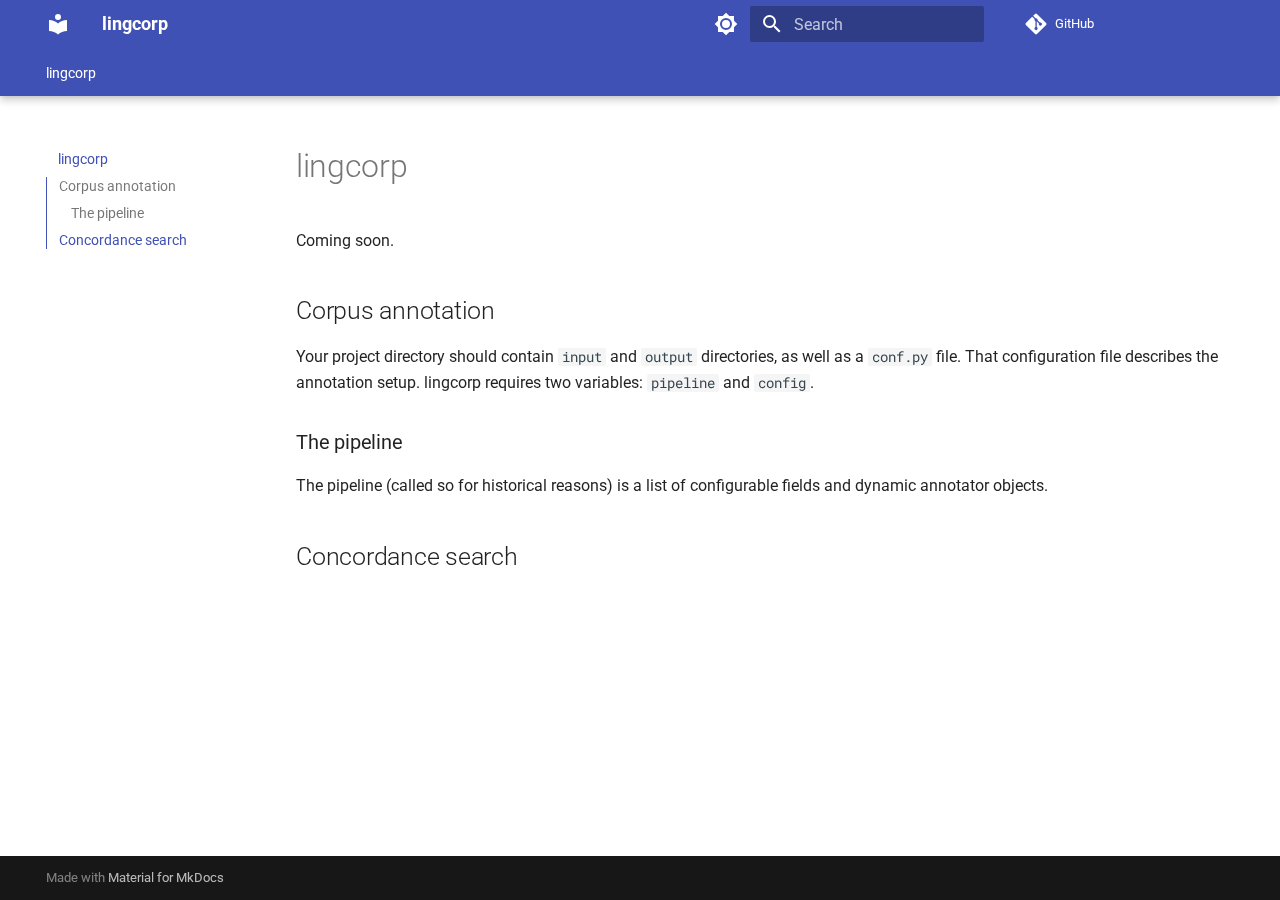
==== index.html @ 01d11c93 "Deployed 6edfbf8 with MkDocs version: 1.5.3" ====
<!doctype html>
<html lang="en" class="no-js">
  <head>
    
      <meta charset="utf-8">
      <meta name="viewport" content="width=device-width,initial-scale=1">
      
      
      
      
      
      
      <link rel="icon" href="assets/images/favicon.png">
      <meta name="generator" content="mkdocs-1.5.3, mkdocs-material-9.4.7">
    
    
      
        <title>lingcorp</title>
      
    
    
      <link rel="stylesheet" href="assets/stylesheets/main.4b4a2bd9.min.css">
      
        
        <link rel="stylesheet" href="assets/stylesheets/palette.356b1318.min.css">
      
      


    
    
      
    
    
      
        
        
        <link rel="preconnect" href="https://fonts.gstatic.com" crossorigin>
        <link rel="stylesheet" href="https://fonts.googleapis.com/css?family=Roboto:300,300i,400,400i,700,700i%7CRoboto+Mono:400,400i,700,700i&display=fallback">
        <style>:root{--md-text-font:"Roboto";--md-code-font:"Roboto Mono"}</style>
      
    
    
      <link rel="stylesheet" href="assets/_mkdocstrings.css">
    
    <script>__md_scope=new URL(".",location),__md_hash=e=>[...e].reduce((e,_)=>(e<<5)-e+_.charCodeAt(0),0),__md_get=(e,_=localStorage,t=__md_scope)=>JSON.parse(_.getItem(t.pathname+"."+e)),__md_set=(e,_,t=localStorage,a=__md_scope)=>{try{t.setItem(a.pathname+"."+e,JSON.stringify(_))}catch(e){}}</script>
    
      

    
    
    
  </head>
  
  
    
    
      
    
    
    
    
    <body dir="ltr" data-md-color-scheme="default" data-md-color-primary="custom" data-md-color-accent="custom">
  
    
    
      <script>var palette=__md_get("__palette");if(palette&&"object"==typeof palette.color)for(var key of Object.keys(palette.color))document.body.setAttribute("data-md-color-"+key,palette.color[key])</script>
    
    <input class="md-toggle" data-md-toggle="drawer" type="checkbox" id="__drawer" autocomplete="off">
    <input class="md-toggle" data-md-toggle="search" type="checkbox" id="__search" autocomplete="off">
    <label class="md-overlay" for="__drawer"></label>
    <div data-md-component="skip">
      
        
        <a href="#lingcorp" class="md-skip">
          Skip to content
        </a>
      
    </div>
    <div data-md-component="announce">
      
    </div>
    
    
      

  

<header class="md-header md-header--shadow md-header--lifted" data-md-component="header">
  <nav class="md-header__inner md-grid" aria-label="Header">
    <a href="." title="lingcorp" class="md-header__button md-logo" aria-label="lingcorp" data-md-component="logo">
      
  
  <svg xmlns="http://www.w3.org/2000/svg" viewBox="0 0 24 24"><path d="M12 8a3 3 0 0 0 3-3 3 3 0 0 0-3-3 3 3 0 0 0-3 3 3 3 0 0 0 3 3m0 3.54C9.64 9.35 6.5 8 3 8v11c3.5 0 6.64 1.35 9 3.54 2.36-2.19 5.5-3.54 9-3.54V8c-3.5 0-6.64 1.35-9 3.54Z"/></svg>

    </a>
    <label class="md-header__button md-icon" for="__drawer">
      
      <svg xmlns="http://www.w3.org/2000/svg" viewBox="0 0 24 24"><path d="M3 6h18v2H3V6m0 5h18v2H3v-2m0 5h18v2H3v-2Z"/></svg>
    </label>
    <div class="md-header__title" data-md-component="header-title">
      <div class="md-header__ellipsis">
        <div class="md-header__topic">
          <span class="md-ellipsis">
            lingcorp
          </span>
        </div>
        <div class="md-header__topic" data-md-component="header-topic">
          <span class="md-ellipsis">
            
              lingcorp
            
          </span>
        </div>
      </div>
    </div>
    
      
        <form class="md-header__option" data-md-component="palette">
  
    
    
    
    <input class="md-option" data-md-color-media="" data-md-color-scheme="default" data-md-color-primary="custom" data-md-color-accent="custom"  aria-label="Switch to dark mode"  type="radio" name="__palette" id="__palette_1">
    
      <label class="md-header__button md-icon" title="Switch to dark mode" for="__palette_2" hidden>
        <svg xmlns="http://www.w3.org/2000/svg" viewBox="0 0 24 24"><path d="M12 8a4 4 0 0 0-4 4 4 4 0 0 0 4 4 4 4 0 0 0 4-4 4 4 0 0 0-4-4m0 10a6 6 0 0 1-6-6 6 6 0 0 1 6-6 6 6 0 0 1 6 6 6 6 0 0 1-6 6m8-9.31V4h-4.69L12 .69 8.69 4H4v4.69L.69 12 4 15.31V20h4.69L12 23.31 15.31 20H20v-4.69L23.31 12 20 8.69Z"/></svg>
      </label>
    
  
    
    
    
    <input class="md-option" data-md-color-media="" data-md-color-scheme="slate" data-md-color-primary="custom" data-md-color-accent="custom"  aria-label="Switch to light mode"  type="radio" name="__palette" id="__palette_2">
    
      <label class="md-header__button md-icon" title="Switch to light mode" for="__palette_1" hidden>
        <svg xmlns="http://www.w3.org/2000/svg" viewBox="0 0 24 24"><path d="M12 18c-.89 0-1.74-.2-2.5-.55C11.56 16.5 13 14.42 13 12c0-2.42-1.44-4.5-3.5-5.45C10.26 6.2 11.11 6 12 6a6 6 0 0 1 6 6 6 6 0 0 1-6 6m8-9.31V4h-4.69L12 .69 8.69 4H4v4.69L.69 12 4 15.31V20h4.69L12 23.31 15.31 20H20v-4.69L23.31 12 20 8.69Z"/></svg>
      </label>
    
  
</form>
      
    
    
    
      <label class="md-header__button md-icon" for="__search">
        
        <svg xmlns="http://www.w3.org/2000/svg" viewBox="0 0 24 24"><path d="M9.5 3A6.5 6.5 0 0 1 16 9.5c0 1.61-.59 3.09-1.56 4.23l.27.27h.79l5 5-1.5 1.5-5-5v-.79l-.27-.27A6.516 6.516 0 0 1 9.5 16 6.5 6.5 0 0 1 3 9.5 6.5 6.5 0 0 1 9.5 3m0 2C7 5 5 7 5 9.5S7 14 9.5 14 14 12 14 9.5 12 5 9.5 5Z"/></svg>
      </label>
      <div class="md-search" data-md-component="search" role="dialog">
  <label class="md-search__overlay" for="__search"></label>
  <div class="md-search__inner" role="search">
    <form class="md-search__form" name="search">
      <input type="text" class="md-search__input" name="query" aria-label="Search" placeholder="Search" autocapitalize="off" autocorrect="off" autocomplete="off" spellcheck="false" data-md-component="search-query" required>
      <label class="md-search__icon md-icon" for="__search">
        
        <svg xmlns="http://www.w3.org/2000/svg" viewBox="0 0 24 24"><path d="M9.5 3A6.5 6.5 0 0 1 16 9.5c0 1.61-.59 3.09-1.56 4.23l.27.27h.79l5 5-1.5 1.5-5-5v-.79l-.27-.27A6.516 6.516 0 0 1 9.5 16 6.5 6.5 0 0 1 3 9.5 6.5 6.5 0 0 1 9.5 3m0 2C7 5 5 7 5 9.5S7 14 9.5 14 14 12 14 9.5 12 5 9.5 5Z"/></svg>
        
        <svg xmlns="http://www.w3.org/2000/svg" viewBox="0 0 24 24"><path d="M20 11v2H8l5.5 5.5-1.42 1.42L4.16 12l7.92-7.92L13.5 5.5 8 11h12Z"/></svg>
      </label>
      <nav class="md-search__options" aria-label="Search">
        
        <button type="reset" class="md-search__icon md-icon" title="Clear" aria-label="Clear" tabindex="-1">
          
          <svg xmlns="http://www.w3.org/2000/svg" viewBox="0 0 24 24"><path d="M19 6.41 17.59 5 12 10.59 6.41 5 5 6.41 10.59 12 5 17.59 6.41 19 12 13.41 17.59 19 19 17.59 13.41 12 19 6.41Z"/></svg>
        </button>
      </nav>
      
    </form>
    <div class="md-search__output">
      <div class="md-search__scrollwrap" data-md-scrollfix>
        <div class="md-search-result" data-md-component="search-result">
          <div class="md-search-result__meta">
            Initializing search
          </div>
          <ol class="md-search-result__list" role="presentation"></ol>
        </div>
      </div>
    </div>
  </div>
</div>
    
    
      <div class="md-header__source">
        <a href="https://github.com/fmatter/lingcorp" title="Go to repository" class="md-source" data-md-component="source">
  <div class="md-source__icon md-icon">
    
    <svg xmlns="http://www.w3.org/2000/svg" viewBox="0 0 448 512"><!--! Font Awesome Free 6.4.2 by @fontawesome - https://fontawesome.com License - https://fontawesome.com/license/free (Icons: CC BY 4.0, Fonts: SIL OFL 1.1, Code: MIT License) Copyright 2023 Fonticons, Inc.--><path d="M439.55 236.05 244 40.45a28.87 28.87 0 0 0-40.81 0l-40.66 40.63 51.52 51.52c27.06-9.14 52.68 16.77 43.39 43.68l49.66 49.66c34.23-11.8 61.18 31 35.47 56.69-26.49 26.49-70.21-2.87-56-37.34L240.22 199v121.85c25.3 12.54 22.26 41.85 9.08 55a34.34 34.34 0 0 1-48.55 0c-17.57-17.6-11.07-46.91 11.25-56v-123c-20.8-8.51-24.6-30.74-18.64-45L142.57 101 8.45 235.14a28.86 28.86 0 0 0 0 40.81l195.61 195.6a28.86 28.86 0 0 0 40.8 0l194.69-194.69a28.86 28.86 0 0 0 0-40.81z"/></svg>
  </div>
  <div class="md-source__repository">
    GitHub
  </div>
</a>
      </div>
    
  </nav>
  
    
      
<nav class="md-tabs" aria-label="Tabs" data-md-component="tabs">
  <div class="md-grid">
    <ul class="md-tabs__list">
      
        
  
  
    
  
  
    <li class="md-tabs__item md-tabs__item--active">
      <a href="." class="md-tabs__link">
        
  
    
  
  lingcorp

      </a>
    </li>
  

      
    </ul>
  </div>
</nav>
    
  
</header>
    
    <div class="md-container" data-md-component="container">
      
      
        
      
      <main class="md-main" data-md-component="main">
        <div class="md-main__inner md-grid">
          
            
              
              <div class="md-sidebar md-sidebar--primary" data-md-component="sidebar" data-md-type="navigation" >
                <div class="md-sidebar__scrollwrap">
                  <div class="md-sidebar__inner">
                    


  


  

<nav class="md-nav md-nav--primary md-nav--lifted md-nav--integrated" aria-label="Navigation" data-md-level="0">
  <label class="md-nav__title" for="__drawer">
    <a href="." title="lingcorp" class="md-nav__button md-logo" aria-label="lingcorp" data-md-component="logo">
      
  
  <svg xmlns="http://www.w3.org/2000/svg" viewBox="0 0 24 24"><path d="M12 8a3 3 0 0 0 3-3 3 3 0 0 0-3-3 3 3 0 0 0-3 3 3 3 0 0 0 3 3m0 3.54C9.64 9.35 6.5 8 3 8v11c3.5 0 6.64 1.35 9 3.54 2.36-2.19 5.5-3.54 9-3.54V8c-3.5 0-6.64 1.35-9 3.54Z"/></svg>

    </a>
    lingcorp
  </label>
  
    <div class="md-nav__source">
      <a href="https://github.com/fmatter/lingcorp" title="Go to repository" class="md-source" data-md-component="source">
  <div class="md-source__icon md-icon">
    
    <svg xmlns="http://www.w3.org/2000/svg" viewBox="0 0 448 512"><!--! Font Awesome Free 6.4.2 by @fontawesome - https://fontawesome.com License - https://fontawesome.com/license/free (Icons: CC BY 4.0, Fonts: SIL OFL 1.1, Code: MIT License) Copyright 2023 Fonticons, Inc.--><path d="M439.55 236.05 244 40.45a28.87 28.87 0 0 0-40.81 0l-40.66 40.63 51.52 51.52c27.06-9.14 52.68 16.77 43.39 43.68l49.66 49.66c34.23-11.8 61.18 31 35.47 56.69-26.49 26.49-70.21-2.87-56-37.34L240.22 199v121.85c25.3 12.54 22.26 41.85 9.08 55a34.34 34.34 0 0 1-48.55 0c-17.57-17.6-11.07-46.91 11.25-56v-123c-20.8-8.51-24.6-30.74-18.64-45L142.57 101 8.45 235.14a28.86 28.86 0 0 0 0 40.81l195.61 195.6a28.86 28.86 0 0 0 40.8 0l194.69-194.69a28.86 28.86 0 0 0 0-40.81z"/></svg>
  </div>
  <div class="md-source__repository">
    GitHub
  </div>
</a>
    </div>
  
  <ul class="md-nav__list" data-md-scrollfix>
    
      
      
  
  
    
  
  
    <li class="md-nav__item md-nav__item--active">
      
      <input class="md-nav__toggle md-toggle" type="checkbox" id="__toc">
      
      
        
      
      
        <label class="md-nav__link md-nav__link--active" for="__toc">
          
  
  <span class="md-ellipsis">
    lingcorp
  </span>
  

          <span class="md-nav__icon md-icon"></span>
        </label>
      
      <a href="." class="md-nav__link md-nav__link--active">
        
  
  <span class="md-ellipsis">
    lingcorp
  </span>
  

      </a>
      
        

<nav class="md-nav md-nav--secondary" aria-label="Table of contents">
  
  
  
    
  
  
    <label class="md-nav__title" for="__toc">
      <span class="md-nav__icon md-icon"></span>
      Table of contents
    </label>
    <ul class="md-nav__list" data-md-component="toc" data-md-scrollfix>
      
        <li class="md-nav__item">
  <a href="#corpus-annotation" class="md-nav__link">
    Corpus annotation
  </a>
  
    <nav class="md-nav" aria-label="Corpus annotation">
      <ul class="md-nav__list">
        
          <li class="md-nav__item">
  <a href="#the-pipeline" class="md-nav__link">
    The pipeline
  </a>
  
</li>
        
      </ul>
    </nav>
  
</li>
      
        <li class="md-nav__item">
  <a href="#concordance-search" class="md-nav__link">
    Concordance search
  </a>
  
</li>
      
    </ul>
  
</nav>
      
    </li>
  

    
  </ul>
</nav>
                  </div>
                </div>
              </div>
            
            
          
          
            <div class="md-content" data-md-component="content">
              <article class="md-content__inner md-typeset">
                
                  

  
  


<h1 id="lingcorp">lingcorp</h1>
<p>Coming soon.</p>
<h2 id="corpus-annotation">Corpus annotation</h2>
<p>Your project directory should contain <code>input</code> and <code>output</code> directories, as well as a <code>conf.py</code> file.
That configuration file describes the annotation setup.
lingcorp requires two variables: <code>pipeline</code> and <code>config</code>.</p>
<h3 id="the-pipeline">The pipeline</h3>
<p>The pipeline (called so for historical reasons) is a list of configurable fields and dynamic annotator objects.</p>
<h2 id="concordance-search">Concordance search</h2>





                
              </article>
            </div>
          
          
        </div>
        
      </main>
      
        <footer class="md-footer">
  
  <div class="md-footer-meta md-typeset">
    <div class="md-footer-meta__inner md-grid">
      <div class="md-copyright">
  
  
    Made with
    <a href="https://squidfunk.github.io/mkdocs-material/" target="_blank" rel="noopener">
      Material for MkDocs
    </a>
  
</div>
      
    </div>
  </div>
</footer>
      
    </div>
    <div class="md-dialog" data-md-component="dialog">
      <div class="md-dialog__inner md-typeset"></div>
    </div>
    
    
    <script id="__config" type="application/json">{"base": ".", "features": ["navigation.instant", "navigation.tracking", "navigation.tabs", "navigation.tabs.sticky", "navigation.sections", "toc.follow", "toc.integrate"], "search": "assets/javascripts/workers/search.f886a092.min.js", "translations": {"clipboard.copied": "Copied to clipboard", "clipboard.copy": "Copy to clipboard", "search.result.more.one": "1 more on this page", "search.result.more.other": "# more on this page", "search.result.none": "No matching documents", "search.result.one": "1 matching document", "search.result.other": "# matching documents", "search.result.placeholder": "Type to start searching", "search.result.term.missing": "Missing", "select.version": "Select version"}}</script>
    
    
      <script src="assets/javascripts/bundle.aecac24b.min.js"></script>
      
    
  </body>
</html>
---- assets/stylesheets/main.4b4a2bd9.min.css ----
@charset "UTF-8";html{-webkit-text-size-adjust:none;-moz-text-size-adjust:none;text-size-adjust:none;box-sizing:border-box}*,:after,:before{box-sizing:inherit}@media (prefers-reduced-motion){*,:after,:before{transition:none!important}}body{margin:0}a,button,input,label{-webkit-tap-highlight-color:transparent}a{color:inherit;text-decoration:none}hr{border:0;box-sizing:initial;display:block;height:.05rem;overflow:visible;padding:0}small{font-size:80%}sub,sup{line-height:1em}img{border-style:none}table{border-collapse:initial;border-spacing:0}td,th{font-weight:400;vertical-align:top}button{background:#0000;border:0;font-family:inherit;font-size:inherit;margin:0;padding:0}input{border:0;outline:none}:root{--md-primary-fg-color:#4051b5;--md-primary-fg-color--light:#5d6cc0;--md-primary-fg-color--dark:#303fa1;--md-primary-bg-color:#fff;--md-primary-bg-color--light:#ffffffb3;--md-accent-fg-color:#526cfe;--md-accent-fg-color--transparent:#526cfe1a;--md-accent-bg-color:#fff;--md-accent-bg-color--light:#ffffffb3}[data-md-color-scheme=default]{color-scheme:light}[data-md-color-scheme=default] img[src$="#gh-dark-mode-only"],[data-md-color-scheme=default] img[src$="#only-dark"]{display:none}:root,[data-md-color-scheme=default]{--md-hue:225deg;--md-default-fg-color:#000000de;--md-default-fg-color--light:#0000008a;--md-default-fg-color--lighter:#00000052;--md-default-fg-color--lightest:#00000012;--md-default-bg-color:#fff;--md-default-bg-color--light:#ffffffb3;--md-default-bg-color--lighter:#ffffff4d;--md-default-bg-color--lightest:#ffffff1f;--md-code-fg-color:#36464e;--md-code-bg-color:#f5f5f5;--md-code-hl-color:#4287ff;--md-code-hl-color--light:#4287ff1a;--md-code-hl-number-color:#d52a2a;--md-code-hl-special-color:#db1457;--md-code-hl-function-color:#a846b9;--md-code-hl-constant-color:#6e59d9;--md-code-hl-keyword-color:#3f6ec6;--md-code-hl-string-color:#1c7d4d;--md-code-hl-name-color:var(--md-code-fg-color);--md-code-hl-operator-color:var(--md-default-fg-color--light);--md-code-hl-punctuation-color:var(--md-default-fg-color--light);--md-code-hl-comment-color:var(--md-default-fg-color--light);--md-code-hl-generic-color:var(--md-default-fg-color--light);--md-code-hl-variable-color:var(--md-default-fg-color--light);--md-typeset-color:var(--md-default-fg-color);--md-typeset-a-color:var(--md-primary-fg-color);--md-typeset-del-color:#f5503d26;--md-typeset-ins-color:#0bd57026;--md-typeset-kbd-color:#fafafa;--md-typeset-kbd-accent-color:#fff;--md-typeset-kbd-border-color:#b8b8b8;--md-typeset-mark-color:#ffff0080;--md-typeset-table-color:#0000001f;--md-typeset-table-color--light:rgba(0,0,0,.035);--md-admonition-fg-color:var(--md-default-fg-color);--md-admonition-bg-color:var(--md-default-bg-color);--md-warning-fg-color:#000000de;--md-warning-bg-color:#ff9;--md-footer-fg-color:#fff;--md-footer-fg-color--light:#ffffffb3;--md-footer-fg-color--lighter:#ffffff73;--md-footer-bg-color:#000000de;--md-footer-bg-color--dark:#00000052;--md-shadow-z1:0 0.2rem 0.5rem #0000000d,0 0 0.05rem #0000001a;--md-shadow-z2:0 0.2rem 0.5rem #0000001a,0 0 0.05rem #00000040;--md-shadow-z3:0 0.2rem 0.5rem #0003,0 0 0.05rem #00000059}.md-icon svg{fill:currentcolor;display:block;height:1.2rem;width:1.2rem}body{-webkit-font-smoothing:antialiased;-moz-osx-font-smoothing:grayscale;--md-text-font-family:var(--md-text-font,_),-apple-system,BlinkMacSystemFont,Helvetica,Arial,sans-serif;--md-code-font-family:var(--md-code-font,_),SFMono-Regular,Consolas,Menlo,monospace}aside,body,input{font-feature-settings:"kern","liga";color:var(--md-typeset-color);font-family:var(--md-text-font-family)}code,kbd,pre{font-feature-settings:"kern";font-family:var(--md-code-font-family)}:root{--md-typeset-table-sort-icon:url('data:image/svg+xml;charset=utf-8,<svg xmlns="http://www.w3.org/2000/svg" viewBox="0 0 24 24"><path d="m18 21-4-4h3V7h-3l4-4 4 4h-3v10h3M2 19v-2h10v2M2 13v-2h7v2M2 7V5h4v2H2Z"/></svg>');--md-typeset-table-sort-icon--asc:url('data:image/svg+xml;charset=utf-8,<svg xmlns="http://www.w3.org/2000/svg" viewBox="0 0 24 24"><path d="M19 17h3l-4 4-4-4h3V3h2M2 17h10v2H2M6 5v2H2V5m0 6h7v2H2v-2Z"/></svg>');--md-typeset-table-sort-icon--desc:url('data:image/svg+xml;charset=utf-8,<svg xmlns="http://www.w3.org/2000/svg" viewBox="0 0 24 24"><path d="M19 7h3l-4-4-4 4h3v14h2M2 17h10v2H2M6 5v2H2V5m0 6h7v2H2v-2Z"/></svg>')}.md-typeset{-webkit-print-color-adjust:exact;color-adjust:exact;font-size:.8rem;line-height:1.6}@media print{.md-typeset{font-size:.68rem}}.md-typeset blockquote,.md-typeset dl,.md-typeset figure,.md-typeset ol,.md-typeset pre,.md-typeset ul{margin-bottom:1em;margin-top:1em}.md-typeset h1{color:var(--md-default-fg-color--light);font-size:2em;line-height:1.3;margin:0 0 1.25em}.md-typeset h1,.md-typeset h2{font-weight:300;letter-spacing:-.01em}.md-typeset h2{font-size:1.5625em;line-height:1.4;margin:1.6em 0 .64em}.md-typeset h3{font-size:1.25em;font-weight:400;letter-spacing:-.01em;line-height:1.5;margin:1.6em 0 .8em}.md-typeset h2+h3{margin-top:.8em}.md-typeset h4{font-weight:700;letter-spacing:-.01em;margin:1em 0}.md-typeset h5,.md-typeset h6{color:var(--md-default-fg-color--light);font-size:.8em;font-weight:700;letter-spacing:-.01em;margin:1.25em 0}.md-typeset h5{text-transform:uppercase}.md-typeset hr{border-bottom:.05rem solid var(--md-default-fg-color--lightest);display:flow-root;margin:1.5em 0}.md-typeset a{color:var(--md-typeset-a-color);word-break:break-word}.md-typeset a,.md-typeset a:before{transition:color 125ms}.md-typeset a:focus,.md-typeset a:hover{color:var(--md-accent-fg-color)}.md-typeset a:focus code,.md-typeset a:hover code{background-color:var(--md-accent-fg-color--transparent)}.md-typeset a code{color:currentcolor;transition:background-color 125ms}.md-typeset a.focus-visible{outline-color:var(--md-accent-fg-color);outline-offset:.2rem}.md-typeset code,.md-typeset kbd,.md-typeset pre{color:var(--md-code-fg-color);direction:ltr;font-variant-ligatures:none}@media print{.md-typeset code,.md-typeset kbd,.md-typeset pre{white-space:pre-wrap}}.md-typeset code{background-color:var(--md-code-bg-color);border-radius:.1rem;-webkit-box-decoration-break:clone;box-decoration-break:clone;font-size:.85em;padding:0 .2941176471em;word-break:break-word}.md-typeset code:not(.focus-visible){-webkit-tap-highlight-color:transparent;outline:none}.md-typeset pre{display:flow-root;line-height:1.4;position:relative}.md-typeset pre>code{-webkit-box-decoration-break:slice;box-decoration-break:slice;box-shadow:none;display:block;margin:0;outline-color:var(--md-accent-fg-color);overflow:auto;padding:.7720588235em 1.1764705882em;scrollbar-color:var(--md-default-fg-color--lighter) #0000;scrollbar-width:thin;touch-action:auto;word-break:normal}.md-typeset pre>code:hover{scrollbar-color:var(--md-accent-fg-color) #0000}.md-typeset pre>code::-webkit-scrollbar{height:.2rem;width:.2rem}.md-typeset pre>code::-webkit-scrollbar-thumb{background-color:var(--md-default-fg-color--lighter)}.md-typeset pre>code::-webkit-scrollbar-thumb:hover{background-color:var(--md-accent-fg-color)}.md-typeset kbd{background-color:var(--md-typeset-kbd-color);border-radius:.1rem;box-shadow:0 .1rem 0 .05rem var(--md-typeset-kbd-border-color),0 .1rem 0 var(--md-typeset-kbd-border-color),0 -.1rem .2rem var(--md-typeset-kbd-accent-color) inset;color:var(--md-default-fg-color);display:inline-block;font-size:.75em;padding:0 .6666666667em;vertical-align:text-top;word-break:break-word}.md-typeset mark{background-color:var(--md-typeset-mark-color);-webkit-box-decoration-break:clone;box-decoration-break:clone;color:inherit;word-break:break-word}.md-typeset abbr{border-bottom:.05rem dotted var(--md-default-fg-color--light);cursor:help;text-decoration:none}@media (hover:none){.md-typeset abbr[title]:focus:after,.md-typeset abbr[title]:hover:after{background-color:var(--md-default-fg-color);border-radius:.1rem;box-shadow:var(--md-shadow-z3);color:var(--md-default-bg-color);content:attr(title);font-size:.7rem;left:.8rem;margin-top:2em;padding:.2rem .3rem;position:absolute;right:.8rem}}.md-typeset small{opacity:.75}[dir=ltr] .md-typeset sub,[dir=ltr] .md-typeset sup{margin-left:.078125em}[dir=rtl] .md-typeset sub,[dir=rtl] .md-typeset sup{margin-right:.078125em}[dir=ltr] .md-typeset blockquote{padding-left:.6rem}[dir=rtl] .md-typeset blockquote{padding-right:.6rem}[dir=ltr] .md-typeset blockquote{border-left:.2rem solid var(--md-default-fg-color--lighter)}[dir=rtl] .md-typeset blockquote{border-right:.2rem solid var(--md-default-fg-color--lighter)}.md-typeset blockquote{color:var(--md-default-fg-color--light);margin-left:0;margin-right:0}.md-typeset ul{list-style-type:disc}[dir=ltr] .md-typeset ol,[dir=ltr] .md-typeset ul{margin-left:.625em}[dir=rtl] .md-typeset ol,[dir=rtl] .md-typeset ul{margin-right:.625em}.md-typeset ol,.md-typeset ul{padding:0}.md-typeset ol:not([hidden]),.md-typeset ul:not([hidden]){display:flow-root}.md-typeset ol ol,.md-typeset ul ol{list-style-type:lower-alpha}.md-typeset ol ol ol,.md-typeset ul ol ol{list-style-type:lower-roman}[dir=ltr] .md-typeset ol li,[dir=ltr] .md-typeset ul li{margin-left:1.25em}[dir=rtl] .md-typeset ol li,[dir=rtl] .md-typeset ul li{margin-right:1.25em}.md-typeset ol li,.md-typeset ul li{margin-bottom:.5em}.md-typeset ol li blockquote,.md-typeset ol li p,.md-typeset ul li blockquote,.md-typeset ul li p{margin:.5em 0}.md-typeset ol li:last-child,.md-typeset ul li:last-child{margin-bottom:0}[dir=ltr] .md-typeset ol li ol,[dir=ltr] .md-typeset ol li ul,[dir=ltr] .md-typeset ul li ol,[dir=ltr] .md-typeset ul li ul{margin-left:.625em}[dir=rtl] .md-typeset ol li ol,[dir=rtl] .md-typeset ol li ul,[dir=rtl] .md-typeset ul li ol,[dir=rtl] .md-typeset ul li ul{margin-right:.625em}.md-typeset ol li ol,.md-typeset ol li ul,.md-typeset ul li ol,.md-typeset ul li ul{margin-bottom:.5em;margin-top:.5em}[dir=ltr] .md-typeset dd{margin-left:1.875em}[dir=rtl] .md-typeset dd{margin-right:1.875em}.md-typeset dd{margin-bottom:1.5em;margin-top:1em}.md-typeset img,.md-typeset svg,.md-typeset video{height:auto;max-width:100%}.md-typeset img[align=left]{margin:1em 1em 1em 0}.md-typeset img[align=right]{margin:1em 0 1em 1em}.md-typeset img[align]:only-child{margin-top:0}.md-typeset figure{display:flow-root;margin:1em auto;max-width:100%;text-align:center;width:-webkit-fit-content;width:-moz-fit-content;width:fit-content}.md-typeset figure img{display:block}.md-typeset figcaption{font-style:italic;margin:1em auto;max-width:24rem}.md-typeset iframe{max-width:100%}.md-typeset table:not([class]){background-color:var(--md-default-bg-color);border:.05rem solid var(--md-typeset-table-color);border-radius:.1rem;display:inline-block;font-size:.64rem;max-width:100%;overflow:auto;touch-action:auto}@media print{.md-typeset table:not([class]){display:table}}.md-typeset table:not([class])+*{margin-top:1.5em}.md-typeset table:not([class]) td>:first-child,.md-typeset table:not([class]) th>:first-child{margin-top:0}.md-typeset table:not([class]) td>:last-child,.md-typeset table:not([class]) th>:last-child{margin-bottom:0}.md-typeset table:not([class]) td:not([align]),.md-typeset table:not([class]) th:not([align]){text-align:left}[dir=rtl] .md-typeset table:not([class]) td:not([align]),[dir=rtl] .md-typeset table:not([class]) th:not([align]){text-align:right}.md-typeset table:not([class]) th{font-weight:700;min-width:5rem;padding:.9375em 1.25em;vertical-align:top}.md-typeset table:not([class]) td{border-top:.05rem solid var(--md-typeset-table-color);padding:.9375em 1.25em;vertical-align:top}.md-typeset table:not([class]) tbody tr{transition:background-color 125ms}.md-typeset table:not([class]) tbody tr:hover{background-color:var(--md-typeset-table-color--light);box-shadow:0 .05rem 0 var(--md-default-bg-color) inset}.md-typeset table:not([class]) a{word-break:normal}.md-typeset table th[role=columnheader]{cursor:pointer}[dir=ltr] .md-typeset table th[role=columnheader]:after{margin-left:.5em}[dir=rtl] .md-typeset table th[role=columnheader]:after{margin-right:.5em}.md-typeset table th[role=columnheader]:after{content:"";display:inline-block;height:1.2em;-webkit-mask-image:var(--md-typeset-table-sort-icon);mask-image:var(--md-typeset-table-sort-icon);-webkit-mask-repeat:no-repeat;mask-repeat:no-repeat;-webkit-mask-size:contain;mask-size:contain;transition:background-color 125ms;vertical-align:text-bottom;width:1.2em}.md-typeset table th[role=columnheader]:hover:after{background-color:var(--md-default-fg-color--lighter)}.md-typeset table th[role=columnheader][aria-sort=ascending]:after{background-color:var(--md-default-fg-color--light);-webkit-mask-image:var(--md-typeset-table-sort-icon--asc);mask-image:var(--md-typeset-table-sort-icon--asc)}.md-typeset table th[role=columnheader][aria-sort=descending]:after{background-color:var(--md-default-fg-color--light);-webkit-mask-image:var(--md-typeset-table-sort-icon--desc);mask-image:var(--md-typeset-table-sort-icon--desc)}.md-typeset__scrollwrap{margin:1em -.8rem;overflow-x:auto;touch-action:auto}.md-typeset__table{display:inline-block;margin-bottom:.5em;padding:0 .8rem}@media print{.md-typeset__table{display:block}}html .md-typeset__table table{display:table;margin:0;overflow:hidden;width:100%}@media screen and (max-width:44.984375em){.md-content__inner>pre{margin:1em -.8rem}.md-content__inner>pre code{border-radius:0}}.md-typeset .md-author{display:block;flex-shrink:0;height:1.6rem;overflow:hidden;position:relative;transition:color 125ms,transform 125ms;width:1.6rem}.md-typeset .md-author img{border-radius:100%;display:block}.md-typeset .md-author--more{background:var(--md-default-fg-color--lightest);color:var(--md-default-fg-color--lighter);font-size:.6rem;font-weight:700;line-height:1.6rem;text-align:center}.md-typeset .md-author--long{height:2.4rem;width:2.4rem}.md-typeset a.md-author{transform:scale(1)}.md-typeset a.md-author img{filter:grayscale(100%) opacity(75%);transition:filter 125ms}.md-typeset a.md-author:focus,.md-typeset a.md-author:hover{transform:scale(1.1);z-index:1}.md-typeset a.md-author:focus img,.md-typeset a.md-author:hover img{filter:grayscale(0)}.md-banner{background-color:var(--md-footer-bg-color);color:var(--md-footer-fg-color);overflow:auto}@media print{.md-banner{display:none}}.md-banner--warning{background-color:var(--md-warning-bg-color);color:var(--md-warning-fg-color)}.md-banner__inner{font-size:.7rem;margin:.6rem auto;padding:0 .8rem}[dir=ltr] .md-banner__button{float:right}[dir=rtl] .md-banner__button{float:left}.md-banner__button{color:inherit;cursor:pointer;transition:opacity .25s}.no-js .md-banner__button{display:none}.md-banner__button:hover{opacity:.7}html{font-size:125%;height:100%;overflow-x:hidden}@media screen and (min-width:100em){html{font-size:137.5%}}@media screen and (min-width:125em){html{font-size:150%}}body{background-color:var(--md-default-bg-color);display:flex;flex-direction:column;font-size:.5rem;min-height:100%;position:relative;width:100%}@media print{body{display:block}}@media screen and (max-width:59.984375em){body[data-md-scrolllock]{position:fixed}}.md-grid{margin-left:auto;margin-right:auto;max-width:61rem}.md-container{display:flex;flex-direction:column;flex-grow:1}@media print{.md-container{display:block}}.md-main{flex-grow:1}.md-main__inner{display:flex;height:100%;margin-top:1.5rem}.md-ellipsis{overflow:hidden;text-overflow:ellipsis}.md-toggle{display:none}.md-option{height:0;opacity:0;position:absolute;width:0}.md-option:checked+label:not([hidden]){display:block}.md-option.focus-visible+label{outline-color:var(--md-accent-fg-color);outline-style:auto}.md-skip{background-color:var(--md-default-fg-color);border-radius:.1rem;color:var(--md-default-bg-color);font-size:.64rem;margin:.5rem;opacity:0;outline-color:var(--md-accent-fg-color);padding:.3rem .5rem;position:fixed;transform:translateY(.4rem);z-index:-1}.md-skip:focus{opacity:1;transform:translateY(0);transition:transform .25s cubic-bezier(.4,0,.2,1),opacity 175ms 75ms;z-index:10}@page{margin:25mm}:root{--md-clipboard-icon:url('data:image/svg+xml;charset=utf-8,<svg xmlns="http://www.w3.org/2000/svg" viewBox="0 0 24 24"><path d="M19 21H8V7h11m0-2H8a2 2 0 0 0-2 2v14a2 2 0 0 0 2 2h11a2 2 0 0 0 2-2V7a2 2 0 0 0-2-2m-3-4H4a2 2 0 0 0-2 2v14h2V3h12V1Z"/></svg>')}.md-clipboard{border-radius:.1rem;color:var(--md-default-fg-color--lightest);cursor:pointer;height:1.5em;outline-color:var(--md-accent-fg-color);outline-offset:.1rem;position:absolute;right:.5em;top:.5em;transition:color .25s;width:1.5em;z-index:1}@media print{.md-clipboard{display:none}}.md-clipboard:not(.focus-visible){-webkit-tap-highlight-color:transparent;outline:none}:hover>.md-clipboard{color:var(--md-default-fg-color--light)}.md-clipboard:focus,.md-clipboard:hover{color:var(--md-accent-fg-color)}.md-clipboard:after{background-color:currentcolor;content:"";display:block;height:1.125em;margin:0 auto;-webkit-mask-image:var(--md-clipboard-icon);mask-image:var(--md-clipboard-icon);-webkit-mask-position:center;mask-position:center;-webkit-mask-repeat:no-repeat;mask-repeat:no-repeat;-webkit-mask-size:contain;mask-size:contain;width:1.125em}.md-clipboard--inline{cursor:pointer}.md-clipboard--inline code{transition:color .25s,background-color .25s}.md-clipboard--inline:focus code,.md-clipboard--inline:hover code{background-color:var(--md-accent-fg-color--transparent);color:var(--md-accent-fg-color)}@keyframes consent{0%{opacity:0;transform:translateY(100%)}to{opacity:1;transform:translateY(0)}}@keyframes overlay{0%{opacity:0}to{opacity:1}}.md-consent__overlay{animation:overlay .25s both;-webkit-backdrop-filter:blur(.1rem);backdrop-filter:blur(.1rem);background-color:#0000008a;height:100%;opacity:1;position:fixed;top:0;width:100%;z-index:5}.md-consent__inner{animation:consent .5s cubic-bezier(.1,.7,.1,1) both;background-color:var(--md-default-bg-color);border:0;border-radius:.1rem;bottom:0;box-shadow:0 0 .2rem #0000001a,0 .2rem .4rem #0003;max-height:100%;overflow:auto;padding:0;position:fixed;width:100%;z-index:5}.md-consent__form{padding:.8rem}.md-consent__settings{display:none;margin:1em 0}input:checked+.md-consent__settings{display:block}.md-consent__controls{margin-bottom:.8rem}.md-typeset .md-consent__controls .md-button{display:inline}@media screen and (max-width:44.984375em){.md-typeset .md-consent__controls .md-button{display:block;margin-top:.4rem;text-align:center;width:100%}}.md-consent label{cursor:pointer}.md-content{flex-grow:1;min-width:0}.md-content__inner{margin:0 .8rem 1.2rem;padding-top:.6rem}@media screen and (min-width:76.25em){[dir=ltr] .md-sidebar--primary:not([hidden])~.md-content>.md-content__inner{margin-left:1.2rem}[dir=ltr] .md-sidebar--secondary:not([hidden])~.md-content>.md-content__inner,[dir=rtl] .md-sidebar--primary:not([hidden])~.md-content>.md-content__inner{margin-right:1.2rem}[dir=rtl] .md-sidebar--secondary:not([hidden])~.md-content>.md-content__inner{margin-left:1.2rem}}.md-content__inner:before{content:"";display:block;height:.4rem}.md-content__inner>:last-child{margin-bottom:0}[dir=ltr] .md-content__button{float:right}[dir=rtl] .md-content__button{float:left}[dir=ltr] .md-content__button{margin-left:.4rem}[dir=rtl] .md-content__button{margin-right:.4rem}.md-content__button{margin:.4rem 0;padding:0}@media print{.md-content__button{display:none}}.md-typeset .md-content__button{color:var(--md-default-fg-color--lighter)}.md-content__button svg{display:inline;vertical-align:top}[dir=rtl] .md-content__button svg{transform:scaleX(-1)}[dir=ltr] .md-dialog{right:.8rem}[dir=rtl] .md-dialog{left:.8rem}.md-dialog{background-color:var(--md-default-fg-color);border-radius:.1rem;bottom:.8rem;box-shadow:var(--md-shadow-z3);min-width:11.1rem;opacity:0;padding:.4rem .6rem;pointer-events:none;position:fixed;transform:translateY(100%);transition:transform 0ms .4s,opacity .4s;z-index:4}@media print{.md-dialog{display:none}}.md-dialog--active{opacity:1;pointer-events:auto;transform:translateY(0);transition:transform .4s cubic-bezier(.075,.85,.175,1),opacity .4s}.md-dialog__inner{color:var(--md-default-bg-color);font-size:.7rem}.md-feedback{margin:2em 0 1em;text-align:center}.md-feedback fieldset{border:none;margin:0;padding:0}.md-feedback__title{font-weight:700;margin:1em auto}.md-feedback__inner{position:relative}.md-feedback__list{display:flex;flex-wrap:wrap;place-content:baseline center;position:relative}.md-feedback__list:hover .md-icon:not(:disabled){color:var(--md-default-fg-color--lighter)}:disabled .md-feedback__list{min-height:1.8rem}.md-feedback__icon{color:var(--md-default-fg-color--light);cursor:pointer;flex-shrink:0;margin:0 .1rem;transition:color 125ms}.md-feedback__icon:not(:disabled).md-icon:hover{color:var(--md-accent-fg-color)}.md-feedback__icon:disabled{color:var(--md-default-fg-color--lightest);pointer-events:none}.md-feedback__note{opacity:0;position:relative;transform:translateY(.4rem);transition:transform .4s cubic-bezier(.1,.7,.1,1),opacity .15s}.md-feedback__note>*{margin:0 auto;max-width:16rem}:disabled .md-feedback__note{opacity:1;transform:translateY(0)}.md-footer{background-color:var(--md-footer-bg-color);color:var(--md-footer-fg-color)}@media print{.md-footer{display:none}}.md-footer__inner{justify-content:space-between;overflow:auto;padding:.2rem}.md-footer__inner:not([hidden]){display:flex}.md-footer__link{align-items:end;display:flex;flex-grow:0.01;margin-bottom:.4rem;margin-top:1rem;max-width:100%;outline-color:var(--md-accent-fg-color);overflow:hidden;transition:opacity .25s}.md-footer__link:focus,.md-footer__link:hover{opacity:.7}[dir=rtl] .md-footer__link svg{transform:scaleX(-1)}@media screen and (max-width:44.984375em){.md-footer__link--prev{flex-shrink:0}.md-footer__link--prev .md-footer__title{display:none}}[dir=ltr] .md-footer__link--next{margin-left:auto}[dir=rtl] .md-footer__link--next{margin-right:auto}.md-footer__link--next{text-align:right}[dir=rtl] .md-footer__link--next{text-align:left}.md-footer__title{flex-grow:1;font-size:.9rem;margin-bottom:.7rem;max-width:calc(100% - 2.4rem);padding:0 1rem;white-space:nowrap}.md-footer__button{margin:.2rem;padding:.4rem}.md-footer__direction{font-size:.64rem;opacity:.7}.md-footer-meta{background-color:var(--md-footer-bg-color--dark)}.md-footer-meta__inner{display:flex;flex-wrap:wrap;justify-content:space-between;padding:.2rem}html .md-footer-meta.md-typeset a{color:var(--md-footer-fg-color--light)}html .md-footer-meta.md-typeset a:focus,html .md-footer-meta.md-typeset a:hover{color:var(--md-footer-fg-color)}.md-copyright{color:var(--md-footer-fg-color--lighter);font-size:.64rem;margin:auto .6rem;padding:.4rem 0;width:100%}@media screen and (min-width:45em){.md-copyright{width:auto}}.md-copyright__highlight{color:var(--md-footer-fg-color--light)}.md-social{display:inline-flex;gap:.2rem;margin:0 .4rem;padding:.2rem 0 .6rem}@media screen and (min-width:45em){.md-social{padding:.6rem 0}}.md-social__link{display:inline-block;height:1.6rem;text-align:center;width:1.6rem}.md-social__link:before{line-height:1.9}.md-social__link svg{fill:currentcolor;max-height:.8rem;vertical-align:-25%}.md-typeset .md-button{border:.1rem solid;border-radius:.1rem;color:var(--md-primary-fg-color);cursor:pointer;display:inline-block;font-weight:700;padding:.625em 2em;transition:color 125ms,background-color 125ms,border-color 125ms}.md-typeset .md-button--primary{background-color:var(--md-primary-fg-color);border-color:var(--md-primary-fg-color);color:var(--md-primary-bg-color)}.md-typeset .md-button:focus,.md-typeset .md-button:hover{background-color:var(--md-accent-fg-color);border-color:var(--md-accent-fg-color);color:var(--md-accent-bg-color)}[dir=ltr] .md-typeset .md-input{border-top-left-radius:.1rem}[dir=ltr] .md-typeset .md-input,[dir=rtl] .md-typeset .md-input{border-top-right-radius:.1rem}[dir=rtl] .md-typeset .md-input{border-top-left-radius:.1rem}.md-typeset .md-input{border-bottom:.1rem solid var(--md-default-fg-color--lighter);box-shadow:var(--md-shadow-z1);font-size:.8rem;height:1.8rem;padding:0 .6rem;transition:border .25s,box-shadow .25s}.md-typeset .md-input:focus,.md-typeset .md-input:hover{border-bottom-color:var(--md-accent-fg-color);box-shadow:var(--md-shadow-z2)}.md-typeset .md-input--stretch{width:100%}.md-header{background-color:var(--md-primary-fg-color);box-shadow:0 0 .2rem #0000,0 .2rem .4rem #0000;color:var(--md-primary-bg-color);display:block;left:0;position:sticky;right:0;top:0;z-index:4}@media print{.md-header{display:none}}.md-header[hidden]{transform:translateY(-100%);transition:transform .25s cubic-bezier(.8,0,.6,1),box-shadow .25s}.md-header--shadow{box-shadow:0 0 .2rem #0000001a,0 .2rem .4rem #0003;transition:transform .25s cubic-bezier(.1,.7,.1,1),box-shadow .25s}.md-header__inner{align-items:center;display:flex;padding:0 .2rem}.md-header__button{color:currentcolor;cursor:pointer;margin:.2rem;outline-color:var(--md-accent-fg-color);padding:.4rem;position:relative;transition:opacity .25s;vertical-align:middle;z-index:1}.md-header__button:hover{opacity:.7}.md-header__button:not([hidden]){display:inline-block}.md-header__button:not(.focus-visible){-webkit-tap-highlight-color:transparent;outline:none}.md-header__button.md-logo{margin:.2rem;padding:.4rem}@media screen and (max-width:76.234375em){.md-header__button.md-logo{display:none}}.md-header__button.md-logo img,.md-header__button.md-logo svg{fill:currentcolor;display:block;height:1.2rem;width:auto}@media screen and (min-width:60em){.md-header__button[for=__search]{display:none}}.no-js .md-header__button[for=__search]{display:none}[dir=rtl] .md-header__button[for=__search] svg{transform:scaleX(-1)}@media screen and (min-width:76.25em){.md-header__button[for=__drawer]{display:none}}.md-header__topic{display:flex;max-width:100%;position:absolute;transition:transform .4s cubic-bezier(.1,.7,.1,1),opacity .15s;white-space:nowrap}.md-header__topic+.md-header__topic{opacity:0;pointer-events:none;transform:translateX(1.25rem);transition:transform .4s cubic-bezier(1,.7,.1,.1),opacity .15s;z-index:-1}[dir=rtl] .md-header__topic+.md-header__topic{transform:translateX(-1.25rem)}.md-header__topic:first-child{font-weight:700}[dir=ltr] .md-header__title{margin-left:1rem;margin-right:.4rem}[dir=rtl] .md-header__title{margin-left:.4rem;margin-right:1rem}.md-header__title{flex-grow:1;font-size:.9rem;height:2.4rem;line-height:2.4rem}.md-header__title--active .md-header__topic{opacity:0;pointer-events:none;transform:translateX(-1.25rem);transition:transform .4s cubic-bezier(1,.7,.1,.1),opacity .15s;z-index:-1}[dir=rtl] .md-header__title--active .md-header__topic{transform:translateX(1.25rem)}.md-header__title--active .md-header__topic+.md-header__topic{opacity:1;pointer-events:auto;transform:translateX(0);transition:transform .4s cubic-bezier(.1,.7,.1,1),opacity .15s;z-index:0}.md-header__title>.md-header__ellipsis{height:100%;position:relative;width:100%}.md-header__option{display:flex;flex-shrink:0;max-width:100%;transition:max-width 0ms .25s,opacity .25s .25s;white-space:nowrap}[data-md-toggle=search]:checked~.md-header .md-header__option{max-width:0;opacity:0;transition:max-width 0ms,opacity 0ms}.md-header__option>input{bottom:0}.md-header__source{display:none}@media screen and (min-width:60em){[dir=ltr] .md-header__source{margin-left:1rem}[dir=rtl] .md-header__source{margin-right:1rem}.md-header__source{display:block;max-width:11.7rem;width:11.7rem}}@media screen and (min-width:76.25em){[dir=ltr] .md-header__source{margin-left:1.4rem}[dir=rtl] .md-header__source{margin-right:1.4rem}}.md-meta{color:var(--md-default-fg-color--light);font-size:.7rem;line-height:1.3}.md-meta__list{display:inline-flex;flex-wrap:wrap;list-style:none;margin:0;padding:0}.md-meta__item:not(:last-child):after{content:"·";margin-left:.2rem;margin-right:.2rem}.md-meta__link{color:var(--md-typeset-a-color)}.md-meta__link:focus,.md-meta__link:hover{color:var(--md-accent-fg-color)}.md-draft{background-color:#ff1744;border-radius:.125em;color:#fff;display:inline-block;font-weight:700;padding-left:.5714285714em;padding-right:.5714285714em}:root{--md-nav-icon--prev:url('data:image/svg+xml;charset=utf-8,<svg xmlns="http://www.w3.org/2000/svg" viewBox="0 0 24 24"><path d="M20 11v2H8l5.5 5.5-1.42 1.42L4.16 12l7.92-7.92L13.5 5.5 8 11h12Z"/></svg>');--md-nav-icon--next:url('data:image/svg+xml;charset=utf-8,<svg xmlns="http://www.w3.org/2000/svg" viewBox="0 0 24 24"><path d="M8.59 16.58 13.17 12 8.59 7.41 10 6l6 6-6 6-1.41-1.42Z"/></svg>');--md-toc-icon:url('data:image/svg+xml;charset=utf-8,<svg xmlns="http://www.w3.org/2000/svg" viewBox="0 0 24 24"><path d="M3 9h14V7H3v2m0 4h14v-2H3v2m0 4h14v-2H3v2m16 0h2v-2h-2v2m0-10v2h2V7h-2m0 6h2v-2h-2v2Z"/></svg>')}.md-nav{font-size:.7rem;line-height:1.3}.md-nav__title{color:var(--md-default-fg-color--light);display:block;font-weight:700;overflow:hidden;padding:0 .6rem;text-overflow:ellipsis}.md-nav__title .md-nav__button{display:none}.md-nav__title .md-nav__button img{height:100%;width:auto}.md-nav__title .md-nav__button.md-logo img,.md-nav__title .md-nav__button.md-logo svg{fill:currentcolor;display:block;height:2.4rem;max-width:100%;object-fit:contain;width:auto}.md-nav__list{list-style:none;margin:0;padding:0}.md-nav__link{align-items:flex-start;display:flex;gap:.4rem;margin-top:.625em;scroll-snap-align:start;transition:color 125ms}.md-nav__link--passed{color:var(--md-default-fg-color--light)}.md-nav__item .md-nav__link--active,.md-nav__item .md-nav__link--active code{color:var(--md-typeset-a-color)}.md-nav__link .md-ellipsis{position:relative}[dir=ltr] .md-nav__link .md-icon:last-child{margin-left:auto}[dir=rtl] .md-nav__link .md-icon:last-child{margin-right:auto}.md-nav__link svg{fill:currentcolor;flex-shrink:0;height:1.3em}.md-nav__link[for]:focus,.md-nav__link[for]:hover,.md-nav__link[href]:focus,.md-nav__link[href]:hover{color:var(--md-accent-fg-color);cursor:pointer}.md-nav__link.focus-visible{outline-color:var(--md-accent-fg-color);outline-offset:.2rem}.md-nav--primary .md-nav__link[for=__toc]{display:none}.md-nav--primary .md-nav__link[for=__toc] .md-icon:after{background-color:currentcolor;display:block;height:100%;-webkit-mask-image:var(--md-toc-icon);mask-image:var(--md-toc-icon);width:100%}.md-nav--primary .md-nav__link[for=__toc]~.md-nav{display:none}.md-nav__container>.md-nav__link{margin-top:0}.md-nav__container>.md-nav__link:first-child{flex-grow:1;min-width:0}.md-nav__icon{flex-shrink:0}.md-nav__source{display:none}@media screen and (max-width:76.234375em){.md-nav--primary,.md-nav--primary .md-nav{background-color:var(--md-default-bg-color);display:flex;flex-direction:column;height:100%;left:0;position:absolute;right:0;top:0;z-index:1}.md-nav--primary .md-nav__item,.md-nav--primary .md-nav__title{font-size:.8rem;line-height:1.5}.md-nav--primary .md-nav__title{background-color:var(--md-default-fg-color--lightest);color:var(--md-default-fg-color--light);cursor:pointer;height:5.6rem;line-height:2.4rem;padding:3rem .8rem .2rem;position:relative;white-space:nowrap}[dir=ltr] .md-nav--primary .md-nav__title .md-nav__icon{left:.4rem}[dir=rtl] .md-nav--primary .md-nav__title .md-nav__icon{right:.4rem}.md-nav--primary .md-nav__title .md-nav__icon{display:block;height:1.2rem;margin:.2rem;position:absolute;top:.4rem;width:1.2rem}.md-nav--primary .md-nav__title .md-nav__icon:after{background-color:currentcolor;content:"";display:block;height:100%;-webkit-mask-image:var(--md-nav-icon--prev);mask-image:var(--md-nav-icon--prev);-webkit-mask-position:center;mask-position:center;-webkit-mask-repeat:no-repeat;mask-repeat:no-repeat;-webkit-mask-size:contain;mask-size:contain;width:100%}.md-nav--primary .md-nav__title~.md-nav__list{background-color:var(--md-default-bg-color);box-shadow:0 .05rem 0 var(--md-default-fg-color--lightest) inset;overflow-y:auto;scroll-snap-type:y mandatory;touch-action:pan-y}.md-nav--primary .md-nav__title~.md-nav__list>:first-child{border-top:0}.md-nav--primary .md-nav__title[for=__drawer]{background-color:var(--md-primary-fg-color);color:var(--md-primary-bg-color);font-weight:700}.md-nav--primary .md-nav__title .md-logo{display:block;left:.2rem;margin:.2rem;padding:.4rem;position:absolute;right:.2rem;top:.2rem}.md-nav--primary .md-nav__list{flex:1}.md-nav--primary .md-nav__item{border-top:.05rem solid var(--md-default-fg-color--lightest)}.md-nav--primary .md-nav__item--active>.md-nav__link{color:var(--md-typeset-a-color)}.md-nav--primary .md-nav__item--active>.md-nav__link:focus,.md-nav--primary .md-nav__item--active>.md-nav__link:hover{color:var(--md-accent-fg-color)}.md-nav--primary .md-nav__link{margin-top:0;padding:.6rem .8rem}.md-nav--primary .md-nav__link svg{margin-top:.1em}.md-nav--primary .md-nav__link>.md-nav__link{padding:0}[dir=ltr] .md-nav--primary .md-nav__link .md-nav__icon{margin-right:-.2rem}[dir=rtl] .md-nav--primary .md-nav__link .md-nav__icon{margin-left:-.2rem}.md-nav--primary .md-nav__link .md-nav__icon{font-size:1.2rem;height:1.2rem;width:1.2rem}.md-nav--primary .md-nav__link .md-nav__icon:after{background-color:currentcolor;content:"";display:block;height:100%;-webkit-mask-image:var(--md-nav-icon--next);mask-image:var(--md-nav-icon--next);-webkit-mask-position:center;mask-position:center;-webkit-mask-repeat:no-repeat;mask-repeat:no-repeat;-webkit-mask-size:contain;mask-size:contain;width:100%}[dir=rtl] .md-nav--primary .md-nav__icon:after{transform:scale(-1)}.md-nav--primary .md-nav--secondary .md-nav{background-color:initial;position:static}[dir=ltr] .md-nav--primary .md-nav--secondary .md-nav .md-nav__link{padding-left:1.4rem}[dir=rtl] .md-nav--primary .md-nav--secondary .md-nav .md-nav__link{padding-right:1.4rem}[dir=ltr] .md-nav--primary .md-nav--secondary .md-nav .md-nav .md-nav__link{padding-left:2rem}[dir=rtl] .md-nav--primary .md-nav--secondary .md-nav .md-nav .md-nav__link{padding-right:2rem}[dir=ltr] .md-nav--primary .md-nav--secondary .md-nav .md-nav .md-nav .md-nav__link{padding-left:2.6rem}[dir=rtl] .md-nav--primary .md-nav--secondary .md-nav .md-nav .md-nav .md-nav__link{padding-right:2.6rem}[dir=ltr] .md-nav--primary .md-nav--secondary .md-nav .md-nav .md-nav .md-nav .md-nav__link{padding-left:3.2rem}[dir=rtl] .md-nav--primary .md-nav--secondary .md-nav .md-nav .md-nav .md-nav .md-nav__link{padding-right:3.2rem}.md-nav--secondary{background-color:initial}.md-nav__toggle~.md-nav{display:flex;opacity:0;transform:translateX(100%);transition:transform .25s cubic-bezier(.8,0,.6,1),opacity 125ms 50ms}[dir=rtl] .md-nav__toggle~.md-nav{transform:translateX(-100%)}.md-nav__toggle:checked~.md-nav{opacity:1;transform:translateX(0);transition:transform .25s cubic-bezier(.4,0,.2,1),opacity 125ms 125ms}.md-nav__toggle:checked~.md-nav>.md-nav__list{-webkit-backface-visibility:hidden;backface-visibility:hidden}}@media screen and (max-width:59.984375em){.md-nav--primary .md-nav__link[for=__toc]{display:flex}.md-nav--primary .md-nav__link[for=__toc] .md-icon:after{content:""}.md-nav--primary .md-nav__link[for=__toc]+.md-nav__link{display:none}.md-nav--primary .md-nav__link[for=__toc]~.md-nav{display:flex}.md-nav__source{background-color:var(--md-primary-fg-color--dark);color:var(--md-primary-bg-color);display:block;padding:0 .2rem}}@media screen and (min-width:60em) and (max-width:76.234375em){.md-nav--integrated .md-nav__link[for=__toc]{display:flex}.md-nav--integrated .md-nav__link[for=__toc] .md-icon:after{content:""}.md-nav--integrated .md-nav__link[for=__toc]+.md-nav__link{display:none}.md-nav--integrated .md-nav__link[for=__toc]~.md-nav{display:flex}}@media screen and (min-width:60em){.md-nav{margin-bottom:-.4rem}.md-nav--secondary .md-nav__title{background:var(--md-default-bg-color);box-shadow:0 0 .4rem .4rem var(--md-default-bg-color);position:sticky;top:0;z-index:1}.md-nav--secondary .md-nav__title[for=__toc]{scroll-snap-align:start}.md-nav--secondary .md-nav__title .md-nav__icon{display:none}[dir=ltr] .md-nav--secondary .md-nav__list{padding-left:.6rem}[dir=rtl] .md-nav--secondary .md-nav__list{padding-right:.6rem}.md-nav--secondary .md-nav__list{padding-bottom:.4rem}[dir=ltr] .md-nav--secondary .md-nav__item>.md-nav__link{margin-right:.4rem}[dir=rtl] .md-nav--secondary .md-nav__item>.md-nav__link{margin-left:.4rem}}@media screen and (min-width:76.25em){.md-nav{margin-bottom:-.4rem;transition:max-height .25s cubic-bezier(.86,0,.07,1)}.md-nav--primary .md-nav__title{background:var(--md-default-bg-color);box-shadow:0 0 .4rem .4rem var(--md-default-bg-color);position:sticky;top:0;z-index:1}.md-nav--primary .md-nav__title[for=__drawer]{scroll-snap-align:start}.md-nav--primary .md-nav__title .md-nav__icon{display:none}[dir=ltr] .md-nav--primary .md-nav__list{padding-left:.6rem}[dir=rtl] .md-nav--primary .md-nav__list{padding-right:.6rem}.md-nav--primary .md-nav__list{padding-bottom:.4rem}[dir=ltr] .md-nav--primary .md-nav__item>.md-nav__link{margin-right:.4rem}[dir=rtl] .md-nav--primary .md-nav__item>.md-nav__link{margin-left:.4rem}.md-nav__toggle~.md-nav{display:grid;grid-template-rows:0fr;opacity:0;transition:grid-template-rows .25s cubic-bezier(.86,0,.07,1),opacity .25s,visibility 0ms .25s;visibility:collapse}.md-nav__toggle~.md-nav>.md-nav__list{overflow:hidden}.md-nav__toggle:checked~.md-nav,.md-nav__toggle:indeterminate~.md-nav{grid-template-rows:1fr;opacity:1;transition:grid-template-rows .25s cubic-bezier(.86,0,.07,1),opacity .15s .1s,visibility 0ms;visibility:visible}.md-nav__item--nested>.md-nav>.md-nav__title{display:none}.md-nav__item--section{display:block;margin:1.25em 0}.md-nav__item--section:last-child{margin-bottom:0}.md-nav__item--section>.md-nav__link{font-weight:700}.md-nav__item--section>.md-nav__link[for]{color:var(--md-default-fg-color--light)}.md-nav__item--section>.md-nav__link:not(.md-nav__container){pointer-events:none}.md-nav__item--section>.md-nav__link .md-icon,.md-nav__item--section>.md-nav__link>[for]{display:none}[dir=ltr] .md-nav__item--section>.md-nav{margin-left:-.6rem}[dir=rtl] .md-nav__item--section>.md-nav{margin-right:-.6rem}.md-nav__item--section>.md-nav{display:block;opacity:1;visibility:visible}.md-nav__item--section>.md-nav>.md-nav__list>.md-nav__item{padding:0}.md-nav__icon{border-radius:100%;height:.9rem;transition:background-color .25s;width:.9rem}.md-nav__icon:hover{background-color:var(--md-accent-fg-color--transparent)}.md-nav__icon:after{background-color:currentcolor;border-radius:100%;content:"";display:inline-block;height:100%;-webkit-mask-image:var(--md-nav-icon--next);mask-image:var(--md-nav-icon--next);-webkit-mask-position:center;mask-position:center;-webkit-mask-repeat:no-repeat;mask-repeat:no-repeat;-webkit-mask-size:contain;mask-size:contain;transition:transform .25s;vertical-align:-.1rem;width:100%}[dir=rtl] .md-nav__icon:after{transform:rotate(180deg)}.md-nav__item--nested .md-nav__toggle:checked~.md-nav__link .md-nav__icon:after,.md-nav__item--nested .md-nav__toggle:indeterminate~.md-nav__link .md-nav__icon:after{transform:rotate(90deg)}.md-nav--lifted>.md-nav__list>.md-nav__item,.md-nav--lifted>.md-nav__title{display:none}.md-nav--lifted>.md-nav__list>.md-nav__item--active{display:block}.md-nav--lifted>.md-nav__list>.md-nav__item--active>.md-nav__link{background:var(--md-default-bg-color);box-shadow:0 0 .4rem .4rem var(--md-default-bg-color);margin-top:0;position:sticky;top:0;z-index:1}.md-nav--lifted>.md-nav__list>.md-nav__item--active>.md-nav__link:not(.md-nav__container){pointer-events:none}.md-nav--lifted>.md-nav__list>.md-nav__item--active.md-nav__item--section{margin:0}[dir=ltr] .md-nav--lifted>.md-nav__list>.md-nav__item>.md-nav{margin-left:-.6rem}[dir=rtl] .md-nav--lifted>.md-nav__list>.md-nav__item>.md-nav{margin-right:-.6rem}.md-nav--lifted>.md-nav__list>.md-nav__item>[for]{color:var(--md-default-fg-color--light)}.md-nav--lifted .md-nav[data-md-level="1"]{grid-template-rows:1fr;opacity:1;visibility:visible}.md-nav--integrated>.md-nav__list>.md-nav__item--active:not(.md-nav__item--nested){padding:0 .6rem}.md-nav--integrated>.md-nav__list>.md-nav__item--active:not(.md-nav__item--nested)>.md-nav__link{padding:0}[dir=ltr] .md-nav--integrated>.md-nav__list>.md-nav__item--active .md-nav--secondary{border-left:.05rem solid var(--md-primary-fg-color)}[dir=rtl] .md-nav--integrated>.md-nav__list>.md-nav__item--active .md-nav--secondary{border-right:.05rem solid var(--md-primary-fg-color)}.md-nav--integrated>.md-nav__list>.md-nav__item--active .md-nav--secondary{display:block;margin-bottom:1.25em;opacity:1;visibility:visible}.md-nav--integrated>.md-nav__list>.md-nav__item--active .md-nav--secondary>.md-nav__list{overflow:visible;padding-bottom:0}.md-nav--integrated>.md-nav__list>.md-nav__item--active .md-nav--secondary>.md-nav__title{display:none}}.md-pagination{font-size:.8rem;font-weight:700;gap:.4rem}.md-pagination,.md-pagination>*{align-items:center;display:flex;justify-content:center}.md-pagination>*{border-radius:.2rem;height:1.8rem;min-width:1.8rem;text-align:center}.md-pagination__current{background-color:var(--md-default-fg-color--lightest);color:var(--md-default-fg-color--light)}.md-pagination__link{transition:color 125ms,background-color 125ms}.md-pagination__link:focus,.md-pagination__link:hover{background-color:var(--md-accent-fg-color--transparent);color:var(--md-accent-fg-color)}.md-pagination__link:focus svg,.md-pagination__link:hover svg{color:var(--md-accent-fg-color)}.md-pagination__link.focus-visible{outline-color:var(--md-accent-fg-color);outline-offset:.2rem}.md-pagination__link svg{fill:currentcolor;color:var(--md-default-fg-color--lighter);display:block;max-height:100%;width:1.2rem}.md-post__back{border-bottom:.05rem solid var(--md-default-fg-color--lightest);margin-bottom:1.2rem;padding-bottom:1.2rem}@media screen and (max-width:76.234375em){.md-post__back{display:none}}[dir=rtl] .md-post__back svg{transform:scaleX(-1)}.md-post__authors{display:flex;flex-direction:column;gap:.6rem;margin:0 .6rem 1.2rem}.md-post .md-post__meta a{transition:color 125ms}.md-post .md-post__meta a:focus,.md-post .md-post__meta a:hover{color:var(--md-accent-fg-color)}.md-post__title{color:var(--md-default-fg-color--light);font-weight:700}.md-post--excerpt{margin-bottom:3.2rem}.md-post--excerpt .md-post__header{align-items:center;display:flex;gap:.6rem;min-height:1.6rem}.md-post--excerpt .md-post__authors{align-items:center;display:inline-flex;flex-direction:row;gap:.2rem;margin:0;min-height:2.4rem}[dir=ltr] .md-post--excerpt .md-post__meta .md-meta__list{margin-right:.4rem}[dir=rtl] .md-post--excerpt .md-post__meta .md-meta__list{margin-left:.4rem}.md-post--excerpt .md-post__content>:first-child{--md-scroll-margin:6rem;margin-top:0}.md-post>.md-nav--secondary{margin:1em 0}.md-profile{align-items:center;display:flex;font-size:.7rem;gap:.6rem;line-height:1.4;width:100%}.md-profile__description{flex-grow:1}.md-content--post{display:flex}@media screen and (max-width:76.234375em){.md-content--post{flex-flow:column-reverse}}.md-content--post>.md-content__inner{min-width:0}@media screen and (min-width:76.25em){[dir=ltr] .md-content--post>.md-content__inner{margin-left:1.2rem}[dir=rtl] .md-content--post>.md-content__inner{margin-right:1.2rem}}@media screen and (max-width:76.234375em){.md-sidebar.md-sidebar--post{padding:0;position:static;width:100%}.md-sidebar.md-sidebar--post .md-sidebar__scrollwrap{overflow:visible}.md-sidebar.md-sidebar--post .md-sidebar__inner{padding:0}.md-sidebar.md-sidebar--post .md-post__meta{margin-left:.6rem;margin-right:.6rem}.md-sidebar.md-sidebar--post .md-nav__item{border:none;display:inline}.md-sidebar.md-sidebar--post .md-nav__list{display:inline-flex;flex-wrap:wrap;gap:.6rem;padding-bottom:.6rem;padding-top:.6rem}.md-sidebar.md-sidebar--post .md-nav__link{padding:0}.md-sidebar.md-sidebar--post .md-nav{height:auto;margin-bottom:0;position:static}}:root{--md-progress-value:0;--md-progress-delay:400ms}.md-progress{background:var(--md-primary-bg-color);height:.075rem;opacity:min(clamp(0,var(--md-progress-value),1),clamp(0,100 - var(--md-progress-value),1));position:fixed;top:0;transform:scaleX(calc(var(--md-progress-value)*1%));transform-origin:left;transition:transform .5s cubic-bezier(.19,1,.22,1),opacity .25s var(--md-progress-delay);width:100%;z-index:4}:root{--md-search-result-icon:url('data:image/svg+xml;charset=utf-8,<svg xmlns="http://www.w3.org/2000/svg" viewBox="0 0 24 24"><path d="M14 2H6a2 2 0 0 0-2 2v16a2 2 0 0 0 2 2h7c-.41-.25-.8-.56-1.14-.9-.33-.33-.61-.7-.86-1.1H6V4h7v5h5v1.18c.71.16 1.39.43 2 .82V8l-6-6m6.31 16.9c1.33-2.11.69-4.9-1.4-6.22-2.11-1.33-4.91-.68-6.22 1.4-1.34 2.11-.69 4.89 1.4 6.22 1.46.93 3.32.93 4.79.02L22 23.39 23.39 22l-3.08-3.1m-3.81.1a2.5 2.5 0 0 1-2.5-2.5 2.5 2.5 0 0 1 2.5-2.5 2.5 2.5 0 0 1 2.5 2.5 2.5 2.5 0 0 1-2.5 2.5Z"/></svg>')}.md-search{position:relative}@media screen and (min-width:60em){.md-search{padding:.2rem 0}}.no-js .md-search{display:none}.md-search__overlay{opacity:0;z-index:1}@media screen and (max-width:59.984375em){[dir=ltr] .md-search__overlay{left:-2.2rem}[dir=rtl] .md-search__overlay{right:-2.2rem}.md-search__overlay{background-color:var(--md-default-bg-color);border-radius:1rem;height:2rem;overflow:hidden;pointer-events:none;position:absolute;top:-1rem;transform-origin:center;transition:transform .3s .1s,opacity .2s .2s;width:2rem}[data-md-toggle=search]:checked~.md-header .md-search__overlay{opacity:1;transition:transform .4s,opacity .1s}}@media screen and (min-width:60em){[dir=ltr] .md-search__overlay{left:0}[dir=rtl] .md-search__overlay{right:0}.md-search__overlay{background-color:#0000008a;cursor:pointer;height:0;position:fixed;top:0;transition:width 0ms .25s,height 0ms .25s,opacity .25s;width:0}[data-md-toggle=search]:checked~.md-header .md-search__overlay{height:200vh;opacity:1;transition:width 0ms,height 0ms,opacity .25s;width:100%}}@media screen and (max-width:29.984375em){[data-md-toggle=search]:checked~.md-header .md-search__overlay{transform:scale(45)}}@media screen and (min-width:30em) and (max-width:44.984375em){[data-md-toggle=search]:checked~.md-header .md-search__overlay{transform:scale(60)}}@media screen and (min-width:45em) and (max-width:59.984375em){[data-md-toggle=search]:checked~.md-header .md-search__overlay{transform:scale(75)}}.md-search__inner{-webkit-backface-visibility:hidden;backface-visibility:hidden}@media screen and (max-width:59.984375em){[dir=ltr] .md-search__inner{left:0}[dir=rtl] .md-search__inner{right:0}.md-search__inner{height:0;opacity:0;overflow:hidden;position:fixed;top:0;transform:translateX(5%);transition:width 0ms .3s,height 0ms .3s,transform .15s cubic-bezier(.4,0,.2,1) .15s,opacity .15s .15s;width:0;z-index:2}[dir=rtl] .md-search__inner{transform:translateX(-5%)}[data-md-toggle=search]:checked~.md-header .md-search__inner{height:100%;opacity:1;transform:translateX(0);transition:width 0ms 0ms,height 0ms 0ms,transform .15s cubic-bezier(.1,.7,.1,1) .15s,opacity .15s .15s;width:100%}}@media screen and (min-width:60em){[dir=ltr] .md-search__inner{float:right}[dir=rtl] .md-search__inner{float:left}.md-search__inner{padding:.1rem 0;position:relative;transition:width .25s cubic-bezier(.1,.7,.1,1);width:11.7rem}}@media screen and (min-width:60em) and (max-width:76.234375em){[data-md-toggle=search]:checked~.md-header .md-search__inner{width:23.4rem}}@media screen and (min-width:76.25em){[data-md-toggle=search]:checked~.md-header .md-search__inner{width:34.4rem}}.md-search__form{background-color:var(--md-default-bg-color);box-shadow:0 0 .6rem #0000;height:2.4rem;position:relative;transition:color .25s,background-color .25s;z-index:2}@media screen and (min-width:60em){.md-search__form{background-color:#00000042;border-radius:.1rem;height:1.8rem}.md-search__form:hover{background-color:#ffffff1f}}[data-md-toggle=search]:checked~.md-header .md-search__form{background-color:var(--md-default-bg-color);border-radius:.1rem .1rem 0 0;box-shadow:0 0 .6rem #00000012;color:var(--md-default-fg-color)}[dir=ltr] .md-search__input{padding-left:3.6rem;padding-right:2.2rem}[dir=rtl] .md-search__input{padding-left:2.2rem;padding-right:3.6rem}.md-search__input{background:#0000;font-size:.9rem;height:100%;position:relative;text-overflow:ellipsis;width:100%;z-index:2}.md-search__input::placeholder{transition:color .25s}.md-search__input::placeholder,.md-search__input~.md-search__icon{color:var(--md-default-fg-color--light)}.md-search__input::-ms-clear{display:none}@media screen and (max-width:59.984375em){.md-search__input{font-size:.9rem;height:2.4rem;width:100%}}@media screen and (min-width:60em){[dir=ltr] .md-search__input{padding-left:2.2rem}[dir=rtl] .md-search__input{padding-right:2.2rem}.md-search__input{color:inherit;font-size:.8rem}.md-search__input::placeholder{color:var(--md-primary-bg-color--light)}.md-search__input+.md-search__icon{color:var(--md-primary-bg-color)}[data-md-toggle=search]:checked~.md-header .md-search__input{text-overflow:clip}[data-md-toggle=search]:checked~.md-header .md-search__input+.md-search__icon{color:var(--md-default-fg-color--light)}[data-md-toggle=search]:checked~.md-header .md-search__input::placeholder{color:#0000}}.md-search__icon{cursor:pointer;display:inline-block;height:1.2rem;transition:color .25s,opacity .25s;width:1.2rem}.md-search__icon:hover{opacity:.7}[dir=ltr] .md-search__icon[for=__search]{left:.5rem}[dir=rtl] .md-search__icon[for=__search]{right:.5rem}.md-search__icon[for=__search]{position:absolute;top:.3rem;z-index:2}[dir=rtl] .md-search__icon[for=__search] svg{transform:scaleX(-1)}@media screen and (max-width:59.984375em){[dir=ltr] .md-search__icon[for=__search]{left:.8rem}[dir=rtl] .md-search__icon[for=__search]{right:.8rem}.md-search__icon[for=__search]{top:.6rem}.md-search__icon[for=__search] svg:first-child{display:none}}@media screen and (min-width:60em){.md-search__icon[for=__search]{pointer-events:none}.md-search__icon[for=__search] svg:last-child{display:none}}[dir=ltr] .md-search__options{right:.5rem}[dir=rtl] .md-search__options{left:.5rem}.md-search__options{pointer-events:none;position:absolute;top:.3rem;z-index:2}@media screen and (max-width:59.984375em){[dir=ltr] .md-search__options{right:.8rem}[dir=rtl] .md-search__options{left:.8rem}.md-search__options{top:.6rem}}[dir=ltr] .md-search__options>.md-icon{margin-left:.2rem}[dir=rtl] .md-search__options>.md-icon{margin-right:.2rem}.md-search__options>.md-icon{color:var(--md-default-fg-color--light);opacity:0;transform:scale(.75);transition:transform .15s cubic-bezier(.1,.7,.1,1),opacity .15s}.md-search__options>.md-icon:not(.focus-visible){-webkit-tap-highlight-color:transparent;outline:none}[data-md-toggle=search]:checked~.md-header .md-search__input:valid~.md-search__options>.md-icon{opacity:1;pointer-events:auto;transform:scale(1)}[data-md-toggle=search]:checked~.md-header .md-search__input:valid~.md-search__options>.md-icon:hover{opacity:.7}[dir=ltr] .md-search__suggest{padding-left:3.6rem;padding-right:2.2rem}[dir=rtl] .md-search__suggest{padding-left:2.2rem;padding-right:3.6rem}.md-search__suggest{align-items:center;color:var(--md-default-fg-color--lighter);display:flex;font-size:.9rem;height:100%;opacity:0;position:absolute;top:0;transition:opacity 50ms;white-space:nowrap;width:100%}@media screen and (min-width:60em){[dir=ltr] .md-search__suggest{padding-left:2.2rem}[dir=rtl] .md-search__suggest{padding-right:2.2rem}.md-search__suggest{font-size:.8rem}}[data-md-toggle=search]:checked~.md-header .md-search__suggest{opacity:1;transition:opacity .3s .1s}[dir=ltr] .md-search__output{border-bottom-left-radius:.1rem}[dir=ltr] .md-search__output,[dir=rtl] .md-search__output{border-bottom-right-radius:.1rem}[dir=rtl] .md-search__output{border-bottom-left-radius:.1rem}.md-search__output{overflow:hidden;position:absolute;width:100%;z-index:1}@media screen and (max-width:59.984375em){.md-search__output{bottom:0;top:2.4rem}}@media screen and (min-width:60em){.md-search__output{opacity:0;top:1.9rem;transition:opacity .4s}[data-md-toggle=search]:checked~.md-header .md-search__output{box-shadow:var(--md-shadow-z3);opacity:1}}.md-search__scrollwrap{-webkit-backface-visibility:hidden;backface-visibility:hidden;background-color:var(--md-default-bg-color);height:100%;overflow-y:auto;touch-action:pan-y}@media (-webkit-max-device-pixel-ratio:1),(max-resolution:1dppx){.md-search__scrollwrap{transform:translateZ(0)}}@media screen and (min-width:60em) and (max-width:76.234375em){.md-search__scrollwrap{width:23.4rem}}@media screen and (min-width:76.25em){.md-search__scrollwrap{width:34.4rem}}@media screen and (min-width:60em){.md-search__scrollwrap{max-height:0;scrollbar-color:var(--md-default-fg-color--lighter) #0000;scrollbar-width:thin}[data-md-toggle=search]:checked~.md-header .md-search__scrollwrap{max-height:75vh}.md-search__scrollwrap:hover{scrollbar-color:var(--md-accent-fg-color) #0000}.md-search__scrollwrap::-webkit-scrollbar{height:.2rem;width:.2rem}.md-search__scrollwrap::-webkit-scrollbar-thumb{background-color:var(--md-default-fg-color--lighter)}.md-search__scrollwrap::-webkit-scrollbar-thumb:hover{background-color:var(--md-accent-fg-color)}}.md-search-result{color:var(--md-default-fg-color);word-break:break-word}.md-search-result__meta{background-color:var(--md-default-fg-color--lightest);color:var(--md-default-fg-color--light);font-size:.64rem;line-height:1.8rem;padding:0 .8rem;scroll-snap-align:start}@media screen and (min-width:60em){[dir=ltr] .md-search-result__meta{padding-left:2.2rem}[dir=rtl] .md-search-result__meta{padding-right:2.2rem}}.md-search-result__list{list-style:none;margin:0;padding:0;-webkit-user-select:none;user-select:none}.md-search-result__item{box-shadow:0 -.05rem var(--md-default-fg-color--lightest)}.md-search-result__item:first-child{box-shadow:none}.md-search-result__link{display:block;outline:none;scroll-snap-align:start;transition:background-color .25s}.md-search-result__link:focus,.md-search-result__link:hover{background-color:var(--md-accent-fg-color--transparent)}.md-search-result__link:last-child p:last-child{margin-bottom:.6rem}.md-search-result__more>summary{cursor:pointer;display:block;outline:none;position:sticky;scroll-snap-align:start;top:0;z-index:1}.md-search-result__more>summary::marker{display:none}.md-search-result__more>summary::-webkit-details-marker{display:none}.md-search-result__more>summary>div{color:var(--md-typeset-a-color);font-size:.64rem;padding:.75em .8rem;transition:color .25s,background-color .25s}@media screen and (min-width:60em){[dir=ltr] .md-search-result__more>summary>div{padding-left:2.2rem}[dir=rtl] .md-search-result__more>summary>div{padding-right:2.2rem}}.md-search-result__more>summary:focus>div,.md-search-result__more>summary:hover>div{background-color:var(--md-accent-fg-color--transparent);color:var(--md-accent-fg-color)}.md-search-result__more[open]>summary{background-color:var(--md-default-bg-color)}.md-search-result__article{overflow:hidden;padding:0 .8rem;position:relative}@media screen and (min-width:60em){[dir=ltr] .md-search-result__article{padding-left:2.2rem}[dir=rtl] .md-search-result__article{padding-right:2.2rem}}[dir=ltr] .md-search-result__icon{left:0}[dir=rtl] .md-search-result__icon{right:0}.md-search-result__icon{color:var(--md-default-fg-color--light);height:1.2rem;margin:.5rem;position:absolute;width:1.2rem}@media screen and (max-width:59.984375em){.md-search-result__icon{display:none}}.md-search-result__icon:after{background-color:currentcolor;content:"";display:inline-block;height:100%;-webkit-mask-image:var(--md-search-result-icon);mask-image:var(--md-search-result-icon);-webkit-mask-position:center;mask-position:center;-webkit-mask-repeat:no-repeat;mask-repeat:no-repeat;-webkit-mask-size:contain;mask-size:contain;width:100%}[dir=rtl] .md-search-result__icon:after{transform:scaleX(-1)}.md-search-result .md-typeset{color:var(--md-default-fg-color--light);font-size:.64rem;line-height:1.6}.md-search-result .md-typeset h1{color:var(--md-default-fg-color);font-size:.8rem;font-weight:400;line-height:1.4;margin:.55rem 0}.md-search-result .md-typeset h1 mark{text-decoration:none}.md-search-result .md-typeset h2{color:var(--md-default-fg-color);font-size:.64rem;font-weight:700;line-height:1.6;margin:.5em 0}.md-search-result .md-typeset h2 mark{text-decoration:none}.md-search-result__terms{color:var(--md-default-fg-color);display:block;font-size:.64rem;font-style:italic;margin:.5em 0}.md-search-result mark{background-color:initial;color:var(--md-accent-fg-color);text-decoration:underline}.md-select{position:relative;z-index:1}.md-select__inner{background-color:var(--md-default-bg-color);border-radius:.1rem;box-shadow:var(--md-shadow-z2);color:var(--md-default-fg-color);left:50%;margin-top:.2rem;max-height:0;opacity:0;position:absolute;top:calc(100% - .2rem);transform:translate3d(-50%,.3rem,0);transition:transform .25s 375ms,opacity .25s .25s,max-height 0ms .5s}.md-select:focus-within .md-select__inner,.md-select:hover .md-select__inner{max-height:10rem;opacity:1;transform:translate3d(-50%,0,0);transition:transform .25s cubic-bezier(.1,.7,.1,1),opacity .25s,max-height 0ms}.md-select__inner:after{border-bottom:.2rem solid #0000;border-bottom-color:var(--md-default-bg-color);border-left:.2rem solid #0000;border-right:.2rem solid #0000;border-top:0;content:"";height:0;left:50%;margin-left:-.2rem;margin-top:-.2rem;position:absolute;top:0;width:0}.md-select__list{border-radius:.1rem;font-size:.8rem;list-style-type:none;margin:0;max-height:inherit;overflow:auto;padding:0}.md-select__item{line-height:1.8rem}[dir=ltr] .md-select__link{padding-left:.6rem;padding-right:1.2rem}[dir=rtl] .md-select__link{padding-left:1.2rem;padding-right:.6rem}.md-select__link{cursor:pointer;display:block;outline:none;scroll-snap-align:start;transition:background-color .25s,color .25s;width:100%}.md-select__link:focus,.md-select__link:hover{color:var(--md-accent-fg-color)}.md-select__link:focus{background-color:var(--md-default-fg-color--lightest)}.md-sidebar{align-self:flex-start;flex-shrink:0;padding:1.2rem 0;position:sticky;top:2.4rem;width:12.1rem}@media print{.md-sidebar{display:none}}@media screen and (max-width:76.234375em){[dir=ltr] .md-sidebar--primary{left:-12.1rem}[dir=rtl] .md-sidebar--primary{right:-12.1rem}.md-sidebar--primary{background-color:var(--md-default-bg-color);display:block;height:100%;position:fixed;top:0;transform:translateX(0);transition:transform .25s cubic-bezier(.4,0,.2,1),box-shadow .25s;width:12.1rem;z-index:5}[data-md-toggle=drawer]:checked~.md-container .md-sidebar--primary{box-shadow:var(--md-shadow-z3);transform:translateX(12.1rem)}[dir=rtl] [data-md-toggle=drawer]:checked~.md-container .md-sidebar--primary{transform:translateX(-12.1rem)}.md-sidebar--primary .md-sidebar__scrollwrap{bottom:0;left:0;margin:0;overflow:hidden;position:absolute;right:0;scroll-snap-type:none;top:0}}@media screen and (min-width:76.25em){.md-sidebar{height:0}.no-js .md-sidebar{height:auto}.md-header--lifted~.md-container .md-sidebar{top:4.8rem}}.md-sidebar--secondary{display:none;order:2}@media screen and (min-width:60em){.md-sidebar--secondary{height:0}.no-js .md-sidebar--secondary{height:auto}.md-sidebar--secondary:not([hidden]){display:block}.md-sidebar--secondary .md-sidebar__scrollwrap{touch-action:pan-y}}.md-sidebar__scrollwrap{scrollbar-gutter:stable;-webkit-backface-visibility:hidden;backface-visibility:hidden;margin:0 .2rem;overflow-y:auto;scrollbar-color:var(--md-default-fg-color--lighter) #0000;scrollbar-width:thin}.md-sidebar__scrollwrap::-webkit-scrollbar{height:.2rem;width:.2rem}.md-sidebar__scrollwrap:focus-within,.md-sidebar__scrollwrap:hover{scrollbar-color:var(--md-accent-fg-color) #0000}.md-sidebar__scrollwrap:focus-within::-webkit-scrollbar-thumb,.md-sidebar__scrollwrap:hover::-webkit-scrollbar-thumb{background-color:var(--md-default-fg-color--lighter)}.md-sidebar__scrollwrap:focus-within::-webkit-scrollbar-thumb:hover,.md-sidebar__scrollwrap:hover::-webkit-scrollbar-thumb:hover{background-color:var(--md-accent-fg-color)}@supports selector(::-webkit-scrollbar){.md-sidebar__scrollwrap{scrollbar-gutter:auto}[dir=ltr] .md-sidebar__inner{padding-right:calc(100% - 11.5rem)}[dir=rtl] .md-sidebar__inner{padding-left:calc(100% - 11.5rem)}}@media screen and (max-width:76.234375em){.md-overlay{background-color:#0000008a;height:0;opacity:0;position:fixed;top:0;transition:width 0ms .25s,height 0ms .25s,opacity .25s;width:0;z-index:5}[data-md-toggle=drawer]:checked~.md-overlay{height:100%;opacity:1;transition:width 0ms,height 0ms,opacity .25s;width:100%}}@keyframes facts{0%{height:0}to{height:.65rem}}@keyframes fact{0%{opacity:0;transform:translateY(100%)}50%{opacity:0}to{opacity:1;transform:translateY(0)}}:root{--md-source-forks-icon:url('data:image/svg+xml;charset=utf-8,<svg xmlns="http://www.w3.org/2000/svg" viewBox="0 0 16 16"><path d="M5 5.372v.878c0 .414.336.75.75.75h4.5a.75.75 0 0 0 .75-.75v-.878a2.25 2.25 0 1 1 1.5 0v.878a2.25 2.25 0 0 1-2.25 2.25h-1.5v2.128a2.251 2.251 0 1 1-1.5 0V8.5h-1.5A2.25 2.25 0 0 1 3.5 6.25v-.878a2.25 2.25 0 1 1 1.5 0ZM5 3.25a.75.75 0 1 0-1.5 0 .75.75 0 0 0 1.5 0Zm6.75.75a.75.75 0 1 0 0-1.5.75.75 0 0 0 0 1.5Zm-3 8.75a.75.75 0 1 0-1.5 0 .75.75 0 0 0 1.5 0Z"/></svg>');--md-source-repositories-icon:url('data:image/svg+xml;charset=utf-8,<svg xmlns="http://www.w3.org/2000/svg" viewBox="0 0 16 16"><path d="M2 2.5A2.5 2.5 0 0 1 4.5 0h8.75a.75.75 0 0 1 .75.75v12.5a.75.75 0 0 1-.75.75h-2.5a.75.75 0 0 1 0-1.5h1.75v-2h-8a1 1 0 0 0-.714 1.7.75.75 0 1 1-1.072 1.05A2.495 2.495 0 0 1 2 11.5Zm10.5-1h-8a1 1 0 0 0-1 1v6.708A2.486 2.486 0 0 1 4.5 9h8ZM5 12.25a.25.25 0 0 1 .25-.25h3.5a.25.25 0 0 1 .25.25v3.25a.25.25 0 0 1-.4.2l-1.45-1.087a.249.249 0 0 0-.3 0L5.4 15.7a.25.25 0 0 1-.4-.2Z"/></svg>');--md-source-stars-icon:url('data:image/svg+xml;charset=utf-8,<svg xmlns="http://www.w3.org/2000/svg" viewBox="0 0 16 16"><path d="M8 .25a.75.75 0 0 1 .673.418l1.882 3.815 4.21.612a.75.75 0 0 1 .416 1.279l-3.046 2.97.719 4.192a.751.751 0 0 1-1.088.791L8 12.347l-3.766 1.98a.75.75 0 0 1-1.088-.79l.72-4.194L.818 6.374a.75.75 0 0 1 .416-1.28l4.21-.611L7.327.668A.75.75 0 0 1 8 .25Zm0 2.445L6.615 5.5a.75.75 0 0 1-.564.41l-3.097.45 2.24 2.184a.75.75 0 0 1 .216.664l-.528 3.084 2.769-1.456a.75.75 0 0 1 .698 0l2.77 1.456-.53-3.084a.75.75 0 0 1 .216-.664l2.24-2.183-3.096-.45a.75.75 0 0 1-.564-.41L8 2.694Z"/></svg>');--md-source-version-icon:url('data:image/svg+xml;charset=utf-8,<svg xmlns="http://www.w3.org/2000/svg" viewBox="0 0 16 16"><path d="M1 7.775V2.75C1 1.784 1.784 1 2.75 1h5.025c.464 0 .91.184 1.238.513l6.25 6.25a1.75 1.75 0 0 1 0 2.474l-5.026 5.026a1.75 1.75 0 0 1-2.474 0l-6.25-6.25A1.752 1.752 0 0 1 1 7.775Zm1.5 0c0 .066.026.13.073.177l6.25 6.25a.25.25 0 0 0 .354 0l5.025-5.025a.25.25 0 0 0 0-.354l-6.25-6.25a.25.25 0 0 0-.177-.073H2.75a.25.25 0 0 0-.25.25ZM6 5a1 1 0 1 1 0 2 1 1 0 0 1 0-2Z"/></svg>')}.md-source{-webkit-backface-visibility:hidden;backface-visibility:hidden;display:block;font-size:.65rem;line-height:1.2;outline-color:var(--md-accent-fg-color);transition:opacity .25s;white-space:nowrap}.md-source:hover{opacity:.7}.md-source__icon{display:inline-block;height:2.4rem;vertical-align:middle;width:2rem}[dir=ltr] .md-source__icon svg{margin-left:.6rem}[dir=rtl] .md-source__icon svg{margin-right:.6rem}.md-source__icon svg{margin-top:.6rem}[dir=ltr] .md-source__icon+.md-source__repository{padding-left:2rem}[dir=rtl] .md-source__icon+.md-source__repository{padding-right:2rem}[dir=ltr] .md-source__icon+.md-source__repository{margin-left:-2rem}[dir=rtl] .md-source__icon+.md-source__repository{margin-right:-2rem}[dir=ltr] .md-source__repository{margin-left:.6rem}[dir=rtl] .md-source__repository{margin-right:.6rem}.md-source__repository{display:inline-block;max-width:calc(100% - 1.2rem);overflow:hidden;text-overflow:ellipsis;vertical-align:middle}.md-source__facts{display:flex;font-size:.55rem;gap:.4rem;list-style-type:none;margin:.1rem 0 0;opacity:.75;overflow:hidden;padding:0;width:100%}.md-source__repository--active .md-source__facts{animation:facts .25s ease-in}.md-source__fact{overflow:hidden;text-overflow:ellipsis}.md-source__repository--active .md-source__fact{animation:fact .4s ease-out}[dir=ltr] .md-source__fact:before{margin-right:.1rem}[dir=rtl] .md-source__fact:before{margin-left:.1rem}.md-source__fact:before{background-color:currentcolor;content:"";display:inline-block;height:.6rem;-webkit-mask-position:center;mask-position:center;-webkit-mask-repeat:no-repeat;mask-repeat:no-repeat;-webkit-mask-size:contain;mask-size:contain;vertical-align:text-top;width:.6rem}.md-source__fact:nth-child(1n+2){flex-shrink:0}.md-source__fact--version:before{-webkit-mask-image:var(--md-source-version-icon);mask-image:var(--md-source-version-icon)}.md-source__fact--stars:before{-webkit-mask-image:var(--md-source-stars-icon);mask-image:var(--md-source-stars-icon)}.md-source__fact--forks:before{-webkit-mask-image:var(--md-source-forks-icon);mask-image:var(--md-source-forks-icon)}.md-source__fact--repositories:before{-webkit-mask-image:var(--md-source-repositories-icon);mask-image:var(--md-source-repositories-icon)}:root{--md-status:url('data:image/svg+xml;charset=utf-8,<svg xmlns="http://www.w3.org/2000/svg" viewBox="0 0 24 24"><path d="M11 9h2V7h-2m1 13c-4.41 0-8-3.59-8-8s3.59-8 8-8 8 3.59 8 8-3.59 8-8 8m0-18A10 10 0 0 0 2 12a10 10 0 0 0 10 10 10 10 0 0 0 10-10A10 10 0 0 0 12 2m-1 15h2v-6h-2v6Z"/></svg>');--md-status--new:url('data:image/svg+xml;charset=utf-8,<svg xmlns="http://www.w3.org/2000/svg" viewBox="0 0 24 24"><path d="m23 12-2.44-2.78.34-3.68-3.61-.82-1.89-3.18L12 3 8.6 1.54 6.71 4.72l-3.61.81.34 3.68L1 12l2.44 2.78-.34 3.69 3.61.82 1.89 3.18L12 21l3.4 1.46 1.89-3.18 3.61-.82-.34-3.68L23 12m-10 5h-2v-2h2v2m0-4h-2V7h2v6Z"/></svg>');--md-status--deprecated:url('data:image/svg+xml;charset=utf-8,<svg xmlns="http://www.w3.org/2000/svg" viewBox="0 0 24 24"><path d="M9 3v1H4v2h1v13a2 2 0 0 0 2 2h10a2 2 0 0 0 2-2V6h1V4h-5V3H9m0 5h2v9H9V8m4 0h2v9h-2V8Z"/></svg>');--md-status--encrypted:url('data:image/svg+xml;charset=utf-8,<svg xmlns="http://www.w3.org/2000/svg" viewBox="0 0 24 24"><path d="M12 1 3 5v6c0 5.55 3.84 10.74 9 12 5.16-1.26 9-6.45 9-12V5l-9-4m0 6c1.4 0 2.8 1.1 2.8 2.5V11c.6 0 1.2.6 1.2 1.3v3.5c0 .6-.6 1.2-1.3 1.2H9.2c-.6 0-1.2-.6-1.2-1.3v-3.5c0-.6.6-1.2 1.2-1.2V9.5C9.2 8.1 10.6 7 12 7m0 1.2c-.8 0-1.5.5-1.5 1.3V11h3V9.5c0-.8-.7-1.3-1.5-1.3Z"/></svg>')}.md-status:after{background-color:var(--md-default-fg-color--light);content:"";display:inline-block;height:1.125em;-webkit-mask-image:var(--md-status);mask-image:var(--md-status);-webkit-mask-position:center;mask-position:center;-webkit-mask-repeat:no-repeat;mask-repeat:no-repeat;-webkit-mask-size:contain;mask-size:contain;vertical-align:text-bottom;width:1.125em}.md-status:hover:after{background-color:currentcolor}.md-status--new:after{-webkit-mask-image:var(--md-status--new);mask-image:var(--md-status--new)}.md-status--deprecated:after{-webkit-mask-image:var(--md-status--deprecated);mask-image:var(--md-status--deprecated)}.md-status--encrypted:after{-webkit-mask-image:var(--md-status--encrypted);mask-image:var(--md-status--encrypted)}.md-tabs{background-color:var(--md-primary-fg-color);color:var(--md-primary-bg-color);display:block;line-height:1.3;overflow:auto;width:100%;z-index:3}@media print{.md-tabs{display:none}}@media screen and (max-width:76.234375em){.md-tabs{display:none}}.md-tabs[hidden]{pointer-events:none}[dir=ltr] .md-tabs__list{margin-left:.2rem}[dir=rtl] .md-tabs__list{margin-right:.2rem}.md-tabs__list{contain:content;display:flex;list-style:none;margin:0;overflow:auto;padding:0;scrollbar-width:none;white-space:nowrap}.md-tabs__list::-webkit-scrollbar{display:none}.md-tabs__item{height:2.4rem;padding-left:.6rem;padding-right:.6rem}.md-tabs__item--active .md-tabs__link{color:inherit;opacity:1}.md-tabs__link{-webkit-backface-visibility:hidden;backface-visibility:hidden;display:flex;font-size:.7rem;margin-top:.8rem;opacity:.7;outline-color:var(--md-accent-fg-color);outline-offset:.2rem;transition:transform .4s cubic-bezier(.1,.7,.1,1),opacity .25s}.md-tabs__link:focus,.md-tabs__link:hover{color:inherit;opacity:1}[dir=ltr] .md-tabs__link svg{margin-right:.4rem}[dir=rtl] .md-tabs__link svg{margin-left:.4rem}.md-tabs__link svg{fill:currentcolor;height:1.3em}.md-tabs__item:nth-child(2) .md-tabs__link{transition-delay:20ms}.md-tabs__item:nth-child(3) .md-tabs__link{transition-delay:40ms}.md-tabs__item:nth-child(4) .md-tabs__link{transition-delay:60ms}.md-tabs__item:nth-child(5) .md-tabs__link{transition-delay:80ms}.md-tabs__item:nth-child(6) .md-tabs__link{transition-delay:.1s}.md-tabs__item:nth-child(7) .md-tabs__link{transition-delay:.12s}.md-tabs__item:nth-child(8) .md-tabs__link{transition-delay:.14s}.md-tabs__item:nth-child(9) .md-tabs__link{transition-delay:.16s}.md-tabs__item:nth-child(10) .md-tabs__link{transition-delay:.18s}.md-tabs__item:nth-child(11) .md-tabs__link{transition-delay:.2s}.md-tabs__item:nth-child(12) .md-tabs__link{transition-delay:.22s}.md-tabs__item:nth-child(13) .md-tabs__link{transition-delay:.24s}.md-tabs__item:nth-child(14) .md-tabs__link{transition-delay:.26s}.md-tabs__item:nth-child(15) .md-tabs__link{transition-delay:.28s}.md-tabs__item:nth-child(16) .md-tabs__link{transition-delay:.3s}.md-tabs[hidden] .md-tabs__link{opacity:0;transform:translateY(50%);transition:transform 0ms .1s,opacity .1s}:root{--md-tag-icon:url('data:image/svg+xml;charset=utf-8,<svg xmlns="http://www.w3.org/2000/svg" viewBox="0 0 24 24"><path d="m5.41 21 .71-4h-4l.35-2h4l1.06-6h-4l.35-2h4l.71-4h2l-.71 4h6l.71-4h2l-.71 4h4l-.35 2h-4l-1.06 6h4l-.35 2h-4l-.71 4h-2l.71-4h-6l-.71 4h-2M9.53 9l-1.06 6h6l1.06-6h-6Z"/></svg>')}.md-typeset .md-tags:not([hidden]){display:inline-flex;flex-wrap:wrap;gap:.5em;margin-bottom:.75em;margin-top:-.125em}.md-typeset .md-tag{align-items:center;background:var(--md-default-fg-color--lightest);border-radius:2.4rem;display:inline-flex;font-size:.64rem;font-size:min(.8em,.64rem);font-weight:700;gap:.5em;letter-spacing:normal;line-height:1.6;padding:.3125em .78125em}.md-typeset .md-tag[href]{-webkit-tap-highlight-color:transparent;color:inherit;outline:none;transition:color 125ms,background-color 125ms}.md-typeset .md-tag[href]:focus,.md-typeset .md-tag[href]:hover{background-color:var(--md-accent-fg-color);color:var(--md-accent-bg-color)}[id]>.md-typeset .md-tag{vertical-align:text-top}.md-typeset .md-tag-icon:before{background-color:var(--md-default-fg-color--lighter);content:"";display:inline-block;height:1.2em;-webkit-mask-image:var(--md-tag-icon);mask-image:var(--md-tag-icon);-webkit-mask-position:center;mask-position:center;-webkit-mask-repeat:no-repeat;mask-repeat:no-repeat;-webkit-mask-size:contain;mask-size:contain;transition:background-color 125ms;vertical-align:text-bottom;width:1.2em}.md-typeset .md-tag-icon[href]:focus:before,.md-typeset .md-tag-icon[href]:hover:before{background-color:var(--md-accent-bg-color)}@keyframes pulse{0%{transform:scale(.95)}75%{transform:scale(1)}to{transform:scale(.95)}}:root{--md-annotation-bg-icon:url('data:image/svg+xml;charset=utf-8,<svg xmlns="http://www.w3.org/2000/svg" viewBox="0 0 24 24"><path d="M12 2A10 10 0 0 0 2 12a10 10 0 0 0 10 10 10 10 0 0 0 10-10A10 10 0 0 0 12 2Z"/></svg>');--md-annotation-icon:url('data:image/svg+xml;charset=utf-8,<svg xmlns="http://www.w3.org/2000/svg" viewBox="0 0 24 24"><path d="M17 13h-4v4h-2v-4H7v-2h4V7h2v4h4m-5-9A10 10 0 0 0 2 12a10 10 0 0 0 10 10 10 10 0 0 0 10-10A10 10 0 0 0 12 2Z"/></svg>');--md-tooltip-width:20rem}.md-tooltip{-webkit-backface-visibility:hidden;backface-visibility:hidden;background-color:var(--md-default-bg-color);border-radius:.1rem;box-shadow:var(--md-shadow-z2);color:var(--md-default-fg-color);font-family:var(--md-text-font-family);left:clamp(var(--md-tooltip-0,0rem) + .8rem,var(--md-tooltip-x),100vw + var(--md-tooltip-0,0rem) + .8rem - var(--md-tooltip-width) - 2 * .8rem);max-width:calc(100vw - 1.6rem);opacity:0;position:absolute;top:var(--md-tooltip-y);transform:translateY(-.4rem);transition:transform 0ms .25s,opacity .25s,z-index .25s;width:var(--md-tooltip-width);z-index:0}.md-tooltip--active{opacity:1;transform:translateY(0);transition:transform .25s cubic-bezier(.1,.7,.1,1),opacity .25s,z-index 0ms;z-index:2}.focus-visible>.md-tooltip,.md-tooltip:target{outline:var(--md-accent-fg-color) auto}.md-tooltip__inner{font-size:.64rem;padding:.8rem}.md-tooltip__inner.md-typeset>:first-child{margin-top:0}.md-tooltip__inner.md-typeset>:last-child{margin-bottom:0}.md-annotation{font-weight:400;outline:none;vertical-align:text-bottom;white-space:normal}[dir=rtl] .md-annotation{direction:rtl}code .md-annotation{font-family:var(--md-code-font-family);font-size:inherit}.md-annotation:not([hidden]){display:inline-block;line-height:1.25}.md-annotation__index{border-radius:.01px;cursor:pointer;display:inline-block;margin-left:.4ch;margin-right:.4ch;outline:none;overflow:hidden;position:relative;-webkit-user-select:none;user-select:none;vertical-align:text-top;z-index:0}.md-annotation .md-annotation__index{transition:z-index .25s}@media screen{.md-annotation__index{width:2.2ch}[data-md-visible]>.md-annotation__index{animation:pulse 2s infinite}.md-annotation__index:before{background:var(--md-default-bg-color);-webkit-mask-image:var(--md-annotation-bg-icon);mask-image:var(--md-annotation-bg-icon)}.md-annotation__index:after,.md-annotation__index:before{content:"";height:2.2ch;-webkit-mask-position:center;mask-position:center;-webkit-mask-repeat:no-repeat;mask-repeat:no-repeat;-webkit-mask-size:contain;mask-size:contain;position:absolute;top:-.1ch;width:2.2ch;z-index:-1}.md-annotation__index:after{background-color:var(--md-default-fg-color--lighter);-webkit-mask-image:var(--md-annotation-icon);mask-image:var(--md-annotation-icon);transform:scale(1.0001);transition:background-color .25s,transform .25s}.md-tooltip--active+.md-annotation__index:after{transform:rotate(45deg)}.md-tooltip--active+.md-annotation__index:after,:hover>.md-annotation__index:after{background-color:var(--md-accent-fg-color)}}.md-tooltip--active+.md-annotation__index{animation-play-state:paused;transition-duration:0ms;z-index:2}.md-annotation__index [data-md-annotation-id]{display:inline-block}@media print{.md-annotation__index [data-md-annotation-id]{background:var(--md-default-fg-color--lighter);border-radius:2ch;color:var(--md-default-bg-color);font-weight:700;padding:0 .6ch;white-space:nowrap}.md-annotation__index [data-md-annotation-id]:after{content:attr(data-md-annotation-id)}}.md-typeset .md-annotation-list{counter-reset:xxx;list-style:none}.md-typeset .md-annotation-list li{position:relative}[dir=ltr] .md-typeset .md-annotation-list li:before{left:-2.125em}[dir=rtl] .md-typeset .md-annotation-list li:before{right:-2.125em}.md-typeset .md-annotation-list li:before{background:var(--md-default-fg-color--lighter);border-radius:2ch;color:var(--md-default-bg-color);content:counter(xxx);counter-increment:xxx;font-size:.8875em;font-weight:700;height:2ch;line-height:1.25;min-width:2ch;padding:0 .6ch;position:absolute;text-align:center;top:.25em}[dir=ltr] .md-top{margin-left:50%}[dir=rtl] .md-top{margin-right:50%}.md-top{background-color:var(--md-default-bg-color);border-radius:1.6rem;box-shadow:var(--md-shadow-z2);color:var(--md-default-fg-color--light);cursor:pointer;display:block;font-size:.7rem;outline:none;padding:.4rem .8rem;position:fixed;top:3.2rem;transform:translate(-50%);transition:color 125ms,background-color 125ms,transform 125ms cubic-bezier(.4,0,.2,1),opacity 125ms;z-index:2}@media print{.md-top{display:none}}[dir=rtl] .md-top{transform:translate(50%)}.md-top[hidden]{opacity:0;pointer-events:none;transform:translate(-50%,.2rem);transition-duration:0ms}[dir=rtl] .md-top[hidden]{transform:translate(50%,.2rem)}.md-top:focus,.md-top:hover{background-color:var(--md-accent-fg-color);color:var(--md-accent-bg-color)}.md-top svg{display:inline-block;vertical-align:-.5em}@keyframes hoverfix{0%{pointer-events:none}}:root{--md-version-icon:url('data:image/svg+xml;charset=utf-8,<svg xmlns="http://www.w3.org/2000/svg" viewBox="0 0 320 512"><!--! Font Awesome Free 6.4.2 by @fontawesome - https://fontawesome.com License - https://fontawesome.com/license/free (Icons: CC BY 4.0, Fonts: SIL OFL 1.1, Code: MIT License) Copyright 2023 Fonticons, Inc.--><path d="M137.4 374.6c12.5 12.5 32.8 12.5 45.3 0l128-128c9.2-9.2 11.9-22.9 6.9-34.9S301 191.9 288 191.9L32 192c-12.9 0-24.6 7.8-29.6 19.8s-2.2 25.7 6.9 34.9l128 128z"/></svg>')}.md-version{flex-shrink:0;font-size:.8rem;height:2.4rem}[dir=ltr] .md-version__current{margin-left:1.4rem;margin-right:.4rem}[dir=rtl] .md-version__current{margin-left:.4rem;margin-right:1.4rem}.md-version__current{color:inherit;cursor:pointer;outline:none;position:relative;top:.05rem}[dir=ltr] .md-version__current:after{margin-left:.4rem}[dir=rtl] .md-version__current:after{margin-right:.4rem}.md-version__current:after{background-color:currentcolor;content:"";display:inline-block;height:.6rem;-webkit-mask-image:var(--md-version-icon);mask-image:var(--md-version-icon);-webkit-mask-position:center;mask-position:center;-webkit-mask-repeat:no-repeat;mask-repeat:no-repeat;-webkit-mask-size:contain;mask-size:contain;width:.4rem}.md-version__list{background-color:var(--md-default-bg-color);border-radius:.1rem;box-shadow:var(--md-shadow-z2);color:var(--md-default-fg-color);list-style-type:none;margin:.2rem .8rem;max-height:0;opacity:0;overflow:auto;padding:0;position:absolute;scroll-snap-type:y mandatory;top:.15rem;transition:max-height 0ms .5s,opacity .25s .25s;z-index:3}.md-version:focus-within .md-version__list,.md-version:hover .md-version__list{max-height:10rem;opacity:1;transition:max-height 0ms,opacity .25s}@media (hover:none),(pointer:coarse){.md-version:hover .md-version__list{animation:hoverfix .25s forwards}.md-version:focus-within .md-version__list{animation:none}}.md-version__item{line-height:1.8rem}[dir=ltr] .md-version__link{padding-left:.6rem;padding-right:1.2rem}[dir=rtl] .md-version__link{padding-left:1.2rem;padding-right:.6rem}.md-version__link{cursor:pointer;display:block;outline:none;scroll-snap-align:start;transition:color .25s,background-color .25s;white-space:nowrap;width:100%}.md-version__link:focus,.md-version__link:hover{color:var(--md-accent-fg-color)}.md-version__link:focus{background-color:var(--md-default-fg-color--lightest)}:root{--md-admonition-icon--note:url('data:image/svg+xml;charset=utf-8,<svg xmlns="http://www.w3.org/2000/svg" viewBox="0 0 24 24"><path d="M12 2C6.47 2 2 6.47 2 12s4.47 10 10 10 10-4.47 10-10S17.53 2 12 2m3.1 5.07c.14 0 .28.05.4.16l1.27 1.27c.23.22.23.57 0 .78l-1 1-2.05-2.05 1-1c.1-.11.24-.16.38-.16m-1.97 1.74 2.06 2.06-6.06 6.06H7.07v-2.06l6.06-6.06Z"/></svg>');--md-admonition-icon--abstract:url('data:image/svg+xml;charset=utf-8,<svg xmlns="http://www.w3.org/2000/svg" viewBox="0 0 24 24"><path d="M17 9H7V7h10m0 6H7v-2h10m-3 6H7v-2h7M12 3a1 1 0 0 1 1 1 1 1 0 0 1-1 1 1 1 0 0 1-1-1 1 1 0 0 1 1-1m7 0h-4.18C14.4 1.84 13.3 1 12 1c-1.3 0-2.4.84-2.82 2H5a2 2 0 0 0-2 2v14a2 2 0 0 0 2 2h14a2 2 0 0 0 2-2V5a2 2 0 0 0-2-2Z"/></svg>');--md-admonition-icon--info:url('data:image/svg+xml;charset=utf-8,<svg xmlns="http://www.w3.org/2000/svg" viewBox="0 0 24 24"><path d="M13 9h-2V7h2m0 10h-2v-6h2m-1-9A10 10 0 0 0 2 12a10 10 0 0 0 10 10 10 10 0 0 0 10-10A10 10 0 0 0 12 2Z"/></svg>');--md-admonition-icon--tip:url('data:image/svg+xml;charset=utf-8,<svg xmlns="http://www.w3.org/2000/svg" viewBox="0 0 24 24"><path d="M17.66 11.2c-.23-.3-.51-.56-.77-.82-.67-.6-1.43-1.03-2.07-1.66C13.33 7.26 13 4.85 13.95 3c-.95.23-1.78.75-2.49 1.32-2.59 2.08-3.61 5.75-2.39 8.9.04.1.08.2.08.33 0 .22-.15.42-.35.5-.23.1-.47.04-.66-.12a.58.58 0 0 1-.14-.17c-1.13-1.43-1.31-3.48-.55-5.12C5.78 10 4.87 12.3 5 14.47c.06.5.12 1 .29 1.5.14.6.41 1.2.71 1.73 1.08 1.73 2.95 2.97 4.96 3.22 2.14.27 4.43-.12 6.07-1.6 1.83-1.66 2.47-4.32 1.53-6.6l-.13-.26c-.21-.46-.77-1.26-.77-1.26m-3.16 6.3c-.28.24-.74.5-1.1.6-1.12.4-2.24-.16-2.9-.82 1.19-.28 1.9-1.16 2.11-2.05.17-.8-.15-1.46-.28-2.23-.12-.74-.1-1.37.17-2.06.19.38.39.76.63 1.06.77 1 1.98 1.44 2.24 2.8.04.14.06.28.06.43.03.82-.33 1.72-.93 2.27Z"/></svg>');--md-admonition-icon--success:url('data:image/svg+xml;charset=utf-8,<svg xmlns="http://www.w3.org/2000/svg" viewBox="0 0 24 24"><path d="M21 7 9 19l-5.5-5.5 1.41-1.41L9 16.17 19.59 5.59 21 7Z"/></svg>');--md-admonition-icon--question:url('data:image/svg+xml;charset=utf-8,<svg xmlns="http://www.w3.org/2000/svg" viewBox="0 0 24 24"><path d="m15.07 11.25-.9.92C13.45 12.89 13 13.5 13 15h-2v-.5c0-1.11.45-2.11 1.17-2.83l1.24-1.26c.37-.36.59-.86.59-1.41a2 2 0 0 0-2-2 2 2 0 0 0-2 2H8a4 4 0 0 1 4-4 4 4 0 0 1 4 4 3.2 3.2 0 0 1-.93 2.25M13 19h-2v-2h2M12 2A10 10 0 0 0 2 12a10 10 0 0 0 10 10 10 10 0 0 0 10-10c0-5.53-4.5-10-10-10Z"/></svg>');--md-admonition-icon--warning:url('data:image/svg+xml;charset=utf-8,<svg xmlns="http://www.w3.org/2000/svg" viewBox="0 0 24 24"><path d="M13 14h-2V9h2m0 9h-2v-2h2M1 21h22L12 2 1 21Z"/></svg>');--md-admonition-icon--failure:url('data:image/svg+xml;charset=utf-8,<svg xmlns="http://www.w3.org/2000/svg" viewBox="0 0 24 24"><path d="M19 6.41 17.59 5 12 10.59 6.41 5 5 6.41 10.59 12 5 17.59 6.41 19 12 13.41 17.59 19 19 17.59 13.41 12 19 6.41Z"/></svg>');--md-admonition-icon--danger:url('data:image/svg+xml;charset=utf-8,<svg xmlns="http://www.w3.org/2000/svg" viewBox="0 0 24 24"><path d="m11.5 20 4.86-9.73H13V4l-5 9.73h3.5V20M12 2c2.75 0 5.1 1 7.05 2.95C21 6.9 22 9.25 22 12s-1 5.1-2.95 7.05C17.1 21 14.75 22 12 22s-5.1-1-7.05-2.95C3 17.1 2 14.75 2 12s1-5.1 2.95-7.05C6.9 3 9.25 2 12 2Z"/></svg>');--md-admonition-icon--bug:url('data:image/svg+xml;charset=utf-8,<svg xmlns="http://www.w3.org/2000/svg" viewBox="0 0 24 24"><path d="M11 13h2v1h-2v-1m10-8v6c0 5.5-3.8 10.7-9 12-5.2-1.3-9-6.5-9-12V5l9-4 9 4m-4 5h-2.2c-.2-.6-.6-1.1-1.1-1.5l1.2-1.2-.7-.7L12.8 8H12c-.2 0-.5 0-.7.1L9.9 6.6l-.8.8 1.2 1.2c-.5.3-.9.8-1.1 1.4H7v1h2v1H7v1h2v1H7v1h2.2c.4 1.2 1.5 2 2.8 2s2.4-.8 2.8-2H17v-1h-2v-1h2v-1h-2v-1h2v-1m-6 2h2v-1h-2v1Z"/></svg>');--md-admonition-icon--example:url('data:image/svg+xml;charset=utf-8,<svg xmlns="http://www.w3.org/2000/svg" viewBox="0 0 24 24"><path d="M7 2v2h1v14a4 4 0 0 0 4 4 4 4 0 0 0 4-4V4h1V2H7m4 14c-.6 0-1-.4-1-1s.4-1 1-1 1 .4 1 1-.4 1-1 1m2-4c-.6 0-1-.4-1-1s.4-1 1-1 1 .4 1 1-.4 1-1 1m1-5h-4V4h4v3Z"/></svg>');--md-admonition-icon--quote:url('data:image/svg+xml;charset=utf-8,<svg xmlns="http://www.w3.org/2000/svg" viewBox="0 0 24 24"><path d="M14 17h3l2-4V7h-6v6h3M6 17h3l2-4V7H5v6h3l-2 4Z"/></svg>')}.md-typeset .admonition,.md-typeset details{background-color:var(--md-admonition-bg-color);border:.075rem solid #448aff;border-radius:.2rem;box-shadow:var(--md-shadow-z1);color:var(--md-admonition-fg-color);display:flow-root;font-size:.64rem;margin:1.5625em 0;padding:0 .6rem;page-break-inside:avoid;transition:box-shadow 125ms}@media print{.md-typeset .admonition,.md-typeset details{box-shadow:none}}.md-typeset .admonition:focus-within,.md-typeset details:focus-within{box-shadow:0 0 0 .2rem #448aff1a}.md-typeset .admonition>*,.md-typeset details>*{box-sizing:border-box}.md-typeset .admonition .admonition,.md-typeset .admonition details,.md-typeset details .admonition,.md-typeset details details{margin-bottom:1em;margin-top:1em}.md-typeset .admonition .md-typeset__scrollwrap,.md-typeset details .md-typeset__scrollwrap{margin:1em -.6rem}.md-typeset .admonition .md-typeset__table,.md-typeset details .md-typeset__table{padding:0 .6rem}.md-typeset .admonition>.tabbed-set:only-child,.md-typeset details>.tabbed-set:only-child{margin-top:0}html .md-typeset .admonition>:last-child,html .md-typeset details>:last-child{margin-bottom:.6rem}[dir=ltr] .md-typeset .admonition-title,[dir=ltr] .md-typeset summary{padding-left:2rem;padding-right:.6rem}[dir=rtl] .md-typeset .admonition-title,[dir=rtl] .md-typeset summary{padding-left:.6rem;padding-right:2rem}[dir=ltr] .md-typeset .admonition-title,[dir=ltr] .md-typeset summary{border-left-width:.2rem}[dir=rtl] .md-typeset .admonition-title,[dir=rtl] .md-typeset summary{border-right-width:.2rem}[dir=ltr] .md-typeset .admonition-title,[dir=ltr] .md-typeset summary{border-top-left-radius:.1rem}[dir=ltr] .md-typeset .admonition-title,[dir=ltr] .md-typeset summary,[dir=rtl] .md-typeset .admonition-title,[dir=rtl] .md-typeset summary{border-top-right-radius:.1rem}[dir=rtl] .md-typeset .admonition-title,[dir=rtl] .md-typeset summary{border-top-left-radius:.1rem}.md-typeset .admonition-title,.md-typeset summary{background-color:#448aff1a;border:none;font-weight:700;margin:0 -.6rem;padding-bottom:.4rem;padding-top:.4rem;position:relative}html .md-typeset .admonition-title:last-child,html .md-typeset summary:last-child{margin-bottom:0}[dir=ltr] .md-typeset .admonition-title:before,[dir=ltr] .md-typeset summary:before{left:.6rem}[dir=rtl] .md-typeset .admonition-title:before,[dir=rtl] .md-typeset summary:before{right:.6rem}.md-typeset .admonition-title:before,.md-typeset summary:before{background-color:#448aff;content:"";height:1rem;-webkit-mask-image:var(--md-admonition-icon--note);mask-image:var(--md-admonition-icon--note);-webkit-mask-position:center;mask-position:center;-webkit-mask-repeat:no-repeat;mask-repeat:no-repeat;-webkit-mask-size:contain;mask-size:contain;position:absolute;top:.625em;width:1rem}.md-typeset .admonition-title code,.md-typeset summary code{box-shadow:0 0 0 .05rem var(--md-default-fg-color--lightest)}.md-typeset .admonition.note,.md-typeset details.note{border-color:#448aff}.md-typeset .admonition.note:focus-within,.md-typeset details.note:focus-within{box-shadow:0 0 0 .2rem #448aff1a}.md-typeset .note>.admonition-title,.md-typeset .note>summary{background-color:#448aff1a}.md-typeset .note>.admonition-title:before,.md-typeset .note>summary:before{background-color:#448aff;-webkit-mask-image:var(--md-admonition-icon--note);mask-image:var(--md-admonition-icon--note)}.md-typeset .note>.admonition-title:after,.md-typeset .note>summary:after{color:#448aff}.md-typeset .admonition.abstract,.md-typeset details.abstract{border-color:#00b0ff}.md-typeset .admonition.abstract:focus-within,.md-typeset details.abstract:focus-within{box-shadow:0 0 0 .2rem #00b0ff1a}.md-typeset .abstract>.admonition-title,.md-typeset .abstract>summary{background-color:#00b0ff1a}.md-typeset .abstract>.admonition-title:before,.md-typeset .abstract>summary:before{background-color:#00b0ff;-webkit-mask-image:var(--md-admonition-icon--abstract);mask-image:var(--md-admonition-icon--abstract)}.md-typeset .abstract>.admonition-title:after,.md-typeset .abstract>summary:after{color:#00b0ff}.md-typeset .admonition.info,.md-typeset details.info{border-color:#00b8d4}.md-typeset .admonition.info:focus-within,.md-typeset details.info:focus-within{box-shadow:0 0 0 .2rem #00b8d41a}.md-typeset .info>.admonition-title,.md-typeset .info>summary{background-color:#00b8d41a}.md-typeset .info>.admonition-title:before,.md-typeset .info>summary:before{background-color:#00b8d4;-webkit-mask-image:var(--md-admonition-icon--info);mask-image:var(--md-admonition-icon--info)}.md-typeset .info>.admonition-title:after,.md-typeset .info>summary:after{color:#00b8d4}.md-typeset .admonition.tip,.md-typeset details.tip{border-color:#00bfa5}.md-typeset .admonition.tip:focus-within,.md-typeset details.tip:focus-within{box-shadow:0 0 0 .2rem #00bfa51a}.md-typeset .tip>.admonition-title,.md-typeset .tip>summary{background-color:#00bfa51a}.md-typeset .tip>.admonition-title:before,.md-typeset .tip>summary:before{background-color:#00bfa5;-webkit-mask-image:var(--md-admonition-icon--tip);mask-image:var(--md-admonition-icon--tip)}.md-typeset .tip>.admonition-title:after,.md-typeset .tip>summary:after{color:#00bfa5}.md-typeset .admonition.success,.md-typeset details.success{border-color:#00c853}.md-typeset .admonition.success:focus-within,.md-typeset details.success:focus-within{box-shadow:0 0 0 .2rem #00c8531a}.md-typeset .success>.admonition-title,.md-typeset .success>summary{background-color:#00c8531a}.md-typeset .success>.admonition-title:before,.md-typeset .success>summary:before{background-color:#00c853;-webkit-mask-image:var(--md-admonition-icon--success);mask-image:var(--md-admonition-icon--success)}.md-typeset .success>.admonition-title:after,.md-typeset .success>summary:after{color:#00c853}.md-typeset .admonition.question,.md-typeset details.question{border-color:#64dd17}.md-typeset .admonition.question:focus-within,.md-typeset details.question:focus-within{box-shadow:0 0 0 .2rem #64dd171a}.md-typeset .question>.admonition-title,.md-typeset .question>summary{background-color:#64dd171a}.md-typeset .question>.admonition-title:before,.md-typeset .question>summary:before{background-color:#64dd17;-webkit-mask-image:var(--md-admonition-icon--question);mask-image:var(--md-admonition-icon--question)}.md-typeset .question>.admonition-title:after,.md-typeset .question>summary:after{color:#64dd17}.md-typeset .admonition.warning,.md-typeset details.warning{border-color:#ff9100}.md-typeset .admonition.warning:focus-within,.md-typeset details.warning:focus-within{box-shadow:0 0 0 .2rem #ff91001a}.md-typeset .warning>.admonition-title,.md-typeset .warning>summary{background-color:#ff91001a}.md-typeset .warning>.admonition-title:before,.md-typeset .warning>summary:before{background-color:#ff9100;-webkit-mask-image:var(--md-admonition-icon--warning);mask-image:var(--md-admonition-icon--warning)}.md-typeset .warning>.admonition-title:after,.md-typeset .warning>summary:after{color:#ff9100}.md-typeset .admonition.failure,.md-typeset details.failure{border-color:#ff5252}.md-typeset .admonition.failure:focus-within,.md-typeset details.failure:focus-within{box-shadow:0 0 0 .2rem #ff52521a}.md-typeset .failure>.admonition-title,.md-typeset .failure>summary{background-color:#ff52521a}.md-typeset .failure>.admonition-title:before,.md-typeset .failure>summary:before{background-color:#ff5252;-webkit-mask-image:var(--md-admonition-icon--failure);mask-image:var(--md-admonition-icon--failure)}.md-typeset .failure>.admonition-title:after,.md-typeset .failure>summary:after{color:#ff5252}.md-typeset .admonition.danger,.md-typeset details.danger{border-color:#ff1744}.md-typeset .admonition.danger:focus-within,.md-typeset details.danger:focus-within{box-shadow:0 0 0 .2rem #ff17441a}.md-typeset .danger>.admonition-title,.md-typeset .danger>summary{background-color:#ff17441a}.md-typeset .danger>.admonition-title:before,.md-typeset .danger>summary:before{background-color:#ff1744;-webkit-mask-image:var(--md-admonition-icon--danger);mask-image:var(--md-admonition-icon--danger)}.md-typeset .danger>.admonition-title:after,.md-typeset .danger>summary:after{color:#ff1744}.md-typeset .admonition.bug,.md-typeset details.bug{border-color:#f50057}.md-typeset .admonition.bug:focus-within,.md-typeset details.bug:focus-within{box-shadow:0 0 0 .2rem #f500571a}.md-typeset .bug>.admonition-title,.md-typeset .bug>summary{background-color:#f500571a}.md-typeset .bug>.admonition-title:before,.md-typeset .bug>summary:before{background-color:#f50057;-webkit-mask-image:var(--md-admonition-icon--bug);mask-image:var(--md-admonition-icon--bug)}.md-typeset .bug>.admonition-title:after,.md-typeset .bug>summary:after{color:#f50057}.md-typeset .admonition.example,.md-typeset details.example{border-color:#7c4dff}.md-typeset .admonition.example:focus-within,.md-typeset details.example:focus-within{box-shadow:0 0 0 .2rem #7c4dff1a}.md-typeset .example>.admonition-title,.md-typeset .example>summary{background-color:#7c4dff1a}.md-typeset .example>.admonition-title:before,.md-typeset .example>summary:before{background-color:#7c4dff;-webkit-mask-image:var(--md-admonition-icon--example);mask-image:var(--md-admonition-icon--example)}.md-typeset .example>.admonition-title:after,.md-typeset .example>summary:after{color:#7c4dff}.md-typeset .admonition.quote,.md-typeset details.quote{border-color:#9e9e9e}.md-typeset .admonition.quote:focus-within,.md-typeset details.quote:focus-within{box-shadow:0 0 0 .2rem #9e9e9e1a}.md-typeset .quote>.admonition-title,.md-typeset .quote>summary{background-color:#9e9e9e1a}.md-typeset .quote>.admonition-title:before,.md-typeset .quote>summary:before{background-color:#9e9e9e;-webkit-mask-image:var(--md-admonition-icon--quote);mask-image:var(--md-admonition-icon--quote)}.md-typeset .quote>.admonition-title:after,.md-typeset .quote>summary:after{color:#9e9e9e}:root{--md-footnotes-icon:url('data:image/svg+xml;charset=utf-8,<svg xmlns="http://www.w3.org/2000/svg" viewBox="0 0 24 24"><path d="M19 7v4H5.83l3.58-3.59L8 6l-6 6 6 6 1.41-1.42L5.83 13H21V7h-2Z"/></svg>')}.md-typeset .footnote{color:var(--md-default-fg-color--light);font-size:.64rem}[dir=ltr] .md-typeset .footnote>ol{margin-left:0}[dir=rtl] .md-typeset .footnote>ol{margin-right:0}.md-typeset .footnote>ol>li{transition:color 125ms}.md-typeset .footnote>ol>li:target{color:var(--md-default-fg-color)}.md-typeset .footnote>ol>li:focus-within .footnote-backref{opacity:1;transform:translateX(0);transition:none}.md-typeset .footnote>ol>li:hover .footnote-backref,.md-typeset .footnote>ol>li:target .footnote-backref{opacity:1;transform:translateX(0)}.md-typeset .footnote>ol>li>:first-child{margin-top:0}.md-typeset .footnote-ref{font-size:.75em;font-weight:700}html .md-typeset .footnote-ref{outline-offset:.1rem}.md-typeset [id^="fnref:"]:target>.footnote-ref{outline:auto}.md-typeset .footnote-backref{color:var(--md-typeset-a-color);display:inline-block;font-size:0;opacity:0;transform:translateX(.25rem);transition:color .25s,transform .25s .25s,opacity 125ms .25s;vertical-align:text-bottom}@media print{.md-typeset .footnote-backref{color:var(--md-typeset-a-color);opacity:1;transform:translateX(0)}}[dir=rtl] .md-typeset .footnote-backref{transform:translateX(-.25rem)}.md-typeset .footnote-backref:hover{color:var(--md-accent-fg-color)}.md-typeset .footnote-backref:before{background-color:currentcolor;content:"";display:inline-block;height:.8rem;-webkit-mask-image:var(--md-footnotes-icon);mask-image:var(--md-footnotes-icon);-webkit-mask-position:center;mask-position:center;-webkit-mask-repeat:no-repeat;mask-repeat:no-repeat;-webkit-mask-size:contain;mask-size:contain;width:.8rem}[dir=rtl] .md-typeset .footnote-backref:before svg{transform:scaleX(-1)}[dir=ltr] .md-typeset .headerlink{margin-left:.5rem}[dir=rtl] .md-typeset .headerlink{margin-right:.5rem}.md-typeset .headerlink{color:var(--md-default-fg-color--lighter);display:inline-block;opacity:0;transition:color .25s,opacity 125ms}@media print{.md-typeset .headerlink{display:none}}.md-typeset .headerlink:focus,.md-typeset :hover>.headerlink,.md-typeset :target>.headerlink{opacity:1;transition:color .25s,opacity 125ms}.md-typeset .headerlink:focus,.md-typeset .headerlink:hover,.md-typeset :target>.headerlink{color:var(--md-accent-fg-color)}.md-typeset :target{--md-scroll-margin:3.6rem;--md-scroll-offset:0rem;scroll-margin-top:calc(var(--md-scroll-margin) - var(--md-scroll-offset))}@media screen and (min-width:76.25em){.md-header--lifted~.md-container .md-typeset :target{--md-scroll-margin:6rem}}.md-typeset h1:target,.md-typeset h2:target,.md-typeset h3:target{--md-scroll-offset:0.2rem}.md-typeset h4:target{--md-scroll-offset:0.15rem}.md-typeset div.arithmatex{overflow:auto}@media screen and (max-width:44.984375em){.md-typeset div.arithmatex{margin:0 -.8rem}}.md-typeset div.arithmatex>*{margin-left:auto!important;margin-right:auto!important;padding:0 .8rem;touch-action:auto;width:-webkit-min-content;width:min-content}.md-typeset div.arithmatex>* mjx-container{margin:0!important}.md-typeset del.critic{background-color:var(--md-typeset-del-color)}.md-typeset del.critic,.md-typeset ins.critic{-webkit-box-decoration-break:clone;box-decoration-break:clone}.md-typeset ins.critic{background-color:var(--md-typeset-ins-color)}.md-typeset .critic.comment{-webkit-box-decoration-break:clone;box-decoration-break:clone;color:var(--md-code-hl-comment-color)}.md-typeset .critic.comment:before{content:"/* "}.md-typeset .critic.comment:after{content:" */"}.md-typeset .critic.block{box-shadow:none;display:block;margin:1em 0;overflow:auto;padding-left:.8rem;padding-right:.8rem}.md-typeset .critic.block>:first-child{margin-top:.5em}.md-typeset .critic.block>:last-child{margin-bottom:.5em}:root{--md-details-icon:url('data:image/svg+xml;charset=utf-8,<svg xmlns="http://www.w3.org/2000/svg" viewBox="0 0 24 24"><path d="M8.59 16.58 13.17 12 8.59 7.41 10 6l6 6-6 6-1.41-1.42Z"/></svg>')}.md-typeset details{display:flow-root;overflow:visible;padding-top:0}.md-typeset details[open]>summary:after{transform:rotate(90deg)}.md-typeset details:not([open]){box-shadow:none;padding-bottom:0}.md-typeset details:not([open])>summary{border-radius:.1rem}[dir=ltr] .md-typeset summary{padding-right:1.8rem}[dir=rtl] .md-typeset summary{padding-left:1.8rem}[dir=ltr] .md-typeset summary{border-top-left-radius:.1rem}[dir=ltr] .md-typeset summary,[dir=rtl] .md-typeset summary{border-top-right-radius:.1rem}[dir=rtl] .md-typeset summary{border-top-left-radius:.1rem}.md-typeset summary{cursor:pointer;display:block;min-height:1rem}.md-typeset summary.focus-visible{outline-color:var(--md-accent-fg-color);outline-offset:.2rem}.md-typeset summary:not(.focus-visible){-webkit-tap-highlight-color:transparent;outline:none}[dir=ltr] .md-typeset summary:after{right:.4rem}[dir=rtl] .md-typeset summary:after{left:.4rem}.md-typeset summary:after{background-color:currentcolor;content:"";height:1rem;-webkit-mask-image:var(--md-details-icon);mask-image:var(--md-details-icon);-webkit-mask-position:center;mask-position:center;-webkit-mask-repeat:no-repeat;mask-repeat:no-repeat;-webkit-mask-size:contain;mask-size:contain;position:absolute;top:.625em;transform:rotate(0deg);transition:transform .25s;width:1rem}[dir=rtl] .md-typeset summary:after{transform:rotate(180deg)}.md-typeset summary::marker{display:none}.md-typeset summary::-webkit-details-marker{display:none}.md-typeset .emojione,.md-typeset .gemoji,.md-typeset .twemoji{display:inline-flex;height:1.125em;vertical-align:text-top}.md-typeset .emojione svg,.md-typeset .gemoji svg,.md-typeset .twemoji svg{fill:currentcolor;max-height:100%;width:1.125em}.highlight .o,.highlight .ow{color:var(--md-code-hl-operator-color)}.highlight .p{color:var(--md-code-hl-punctuation-color)}.highlight .cpf,.highlight .l,.highlight .s,.highlight .s1,.highlight .s2,.highlight .sb,.highlight .sc,.highlight .si,.highlight .ss{color:var(--md-code-hl-string-color)}.highlight .cp,.highlight .se,.highlight .sh,.highlight .sr,.highlight .sx{color:var(--md-code-hl-special-color)}.highlight .il,.highlight .m,.highlight .mb,.highlight .mf,.highlight .mh,.highlight .mi,.highlight .mo{color:var(--md-code-hl-number-color)}.highlight .k,.highlight .kd,.highlight .kn,.highlight .kp,.highlight .kr,.highlight .kt{color:var(--md-code-hl-keyword-color)}.highlight .kc,.highlight .n{color:var(--md-code-hl-name-color)}.highlight .bp,.highlight .nb,.highlight .no{color:var(--md-code-hl-constant-color)}.highlight .nc,.highlight .ne,.highlight .nf,.highlight .nn{color:var(--md-code-hl-function-color)}.highlight .nd,.highlight .ni,.highlight .nl,.highlight .nt{color:var(--md-code-hl-keyword-color)}.highlight .c,.highlight .c1,.highlight .ch,.highlight .cm,.highlight .cs,.highlight .sd{color:var(--md-code-hl-comment-color)}.highlight .na,.highlight .nv,.highlight .vc,.highlight .vg,.highlight .vi{color:var(--md-code-hl-variable-color)}.highlight .ge,.highlight .gh,.highlight .go,.highlight .gp,.highlight .gr,.highlight .gs,.highlight .gt,.highlight .gu{color:var(--md-code-hl-generic-color)}.highlight .gd,.highlight .gi{border-radius:.1rem;margin:0 -.125em;padding:0 .125em}.highlight .gd{background-color:var(--md-typeset-del-color)}.highlight .gi{background-color:var(--md-typeset-ins-color)}.highlight .hll{background-color:var(--md-code-hl-color--light);box-shadow:2px 0 0 0 var(--md-code-hl-color) inset;display:block;margin:0 -1.1764705882em;padding:0 1.1764705882em}.highlight span.filename{background-color:var(--md-code-bg-color);border-bottom:.05rem solid var(--md-default-fg-color--lightest);border-top-left-radius:.1rem;border-top-right-radius:.1rem;display:flow-root;font-size:.85em;font-weight:700;margin-top:1em;padding:.6617647059em 1.1764705882em;position:relative}.highlight span.filename+pre{margin-top:0}.highlight span.filename+pre>code{border-top-left-radius:0;border-top-right-radius:0}.highlight [data-linenos]:before{background-color:var(--md-code-bg-color);box-shadow:-.05rem 0 var(--md-default-fg-color--lightest) inset;color:var(--md-default-fg-color--light);content:attr(data-linenos);float:left;left:-1.1764705882em;margin-left:-1.1764705882em;margin-right:1.1764705882em;padding-left:1.1764705882em;position:sticky;-webkit-user-select:none;user-select:none;z-index:3}.highlight code a[id]{position:absolute;visibility:hidden}.highlight code[data-md-copying] .hll{display:contents}.highlight code[data-md-copying] .md-annotation{display:none}.highlighttable{display:flow-root}.highlighttable tbody,.highlighttable td{display:block;padding:0}.highlighttable tr{display:flex}.highlighttable pre{margin:0}.highlighttable th.filename{flex-grow:1;padding:0;text-align:left}.highlighttable th.filename span.filename{margin-top:0}.highlighttable .linenos{background-color:var(--md-code-bg-color);border-bottom-left-radius:.1rem;border-top-left-radius:.1rem;font-size:.85em;padding:.7720588235em 0 .7720588235em 1.1764705882em;-webkit-user-select:none;user-select:none}.highlighttable .linenodiv{box-shadow:-.05rem 0 var(--md-default-fg-color--lightest) inset;padding-right:.5882352941em}.highlighttable .linenodiv pre{color:var(--md-default-fg-color--light);text-align:right}.highlighttable .code{flex:1;min-width:0}.linenodiv a{color:inherit}.md-typeset .highlighttable{direction:ltr;margin:1em 0}.md-typeset .highlighttable>tbody>tr>.code>div>pre>code{border-bottom-left-radius:0;border-top-left-radius:0}.md-typeset .highlight+.result{border:.05rem solid var(--md-code-bg-color);border-bottom-left-radius:.1rem;border-bottom-right-radius:.1rem;border-top-width:.1rem;margin-top:-1.125em;overflow:visible;padding:0 1em}.md-typeset .highlight+.result:after{clear:both;content:"";display:block}@media screen and (max-width:44.984375em){.md-content__inner>.highlight{margin:1em -.8rem}.md-content__inner>.highlight>.filename,.md-content__inner>.highlight>.highlighttable>tbody>tr>.code>div>pre>code,.md-content__inner>.highlight>.highlighttable>tbody>tr>.filename span.filename,.md-content__inner>.highlight>.highlighttable>tbody>tr>.linenos,.md-content__inner>.highlight>pre>code{border-radius:0}.md-content__inner>.highlight+.result{border-left-width:0;border-radius:0;border-right-width:0;margin-left:-.8rem;margin-right:-.8rem}}.md-typeset .keys kbd:after,.md-typeset .keys kbd:before{-moz-osx-font-smoothing:initial;-webkit-font-smoothing:initial;color:inherit;margin:0;position:relative}.md-typeset .keys span{color:var(--md-default-fg-color--light);padding:0 .2em}.md-typeset .keys .key-alt:before,.md-typeset .keys .key-left-alt:before,.md-typeset .keys .key-right-alt:before{content:"⎇";padding-right:.4em}.md-typeset .keys .key-command:before,.md-typeset .keys .key-left-command:before,.md-typeset .keys .key-right-command:before{content:"⌘";padding-right:.4em}.md-typeset .keys .key-control:before,.md-typeset .keys .key-left-control:before,.md-typeset .keys .key-right-control:before{content:"⌃";padding-right:.4em}.md-typeset .keys .key-left-meta:before,.md-typeset .keys .key-meta:before,.md-typeset .keys .key-right-meta:before{content:"◆";padding-right:.4em}.md-typeset .keys .key-left-option:before,.md-typeset .keys .key-option:before,.md-typeset .keys .key-right-option:before{content:"⌥";padding-right:.4em}.md-typeset .keys .key-left-shift:before,.md-typeset .keys .key-right-shift:before,.md-typeset .keys .key-shift:before{content:"⇧";padding-right:.4em}.md-typeset .keys .key-left-super:before,.md-typeset .keys .key-right-super:before,.md-typeset .keys .key-super:before{content:"❖";padding-right:.4em}.md-typeset .keys .key-left-windows:before,.md-typeset .keys .key-right-windows:before,.md-typeset .keys .key-windows:before{content:"⊞";padding-right:.4em}.md-typeset .keys .key-arrow-down:before{content:"↓";padding-right:.4em}.md-typeset .keys .key-arrow-left:before{content:"←";padding-right:.4em}.md-typeset .keys .key-arrow-right:before{content:"→";padding-right:.4em}.md-typeset .keys .key-arrow-up:before{content:"↑";padding-right:.4em}.md-typeset .keys .key-backspace:before{content:"⌫";padding-right:.4em}.md-typeset .keys .key-backtab:before{content:"⇤";padding-right:.4em}.md-typeset .keys .key-caps-lock:before{content:"⇪";padding-right:.4em}.md-typeset .keys .key-clear:before{content:"⌧";padding-right:.4em}.md-typeset .keys .key-context-menu:before{content:"☰";padding-right:.4em}.md-typeset .keys .key-delete:before{content:"⌦";padding-right:.4em}.md-typeset .keys .key-eject:before{content:"⏏";padding-right:.4em}.md-typeset .keys .key-end:before{content:"⤓";padding-right:.4em}.md-typeset .keys .key-escape:before{content:"⎋";padding-right:.4em}.md-typeset .keys .key-home:before{content:"⤒";padding-right:.4em}.md-typeset .keys .key-insert:before{content:"⎀";padding-right:.4em}.md-typeset .keys .key-page-down:before{content:"⇟";padding-right:.4em}.md-typeset .keys .key-page-up:before{content:"⇞";padding-right:.4em}.md-typeset .keys .key-print-screen:before{content:"⎙";padding-right:.4em}.md-typeset .keys .key-tab:after{content:"⇥";padding-left:.4em}.md-typeset .keys .key-num-enter:after{content:"⌤";padding-left:.4em}.md-typeset .keys .key-enter:after{content:"⏎";padding-left:.4em}:root{--md-tabbed-icon--prev:url('data:image/svg+xml;charset=utf-8,<svg xmlns="http://www.w3.org/2000/svg" viewBox="0 0 24 24"><path d="M15.41 16.58 10.83 12l4.58-4.59L14 6l-6 6 6 6 1.41-1.42Z"/></svg>');--md-tabbed-icon--next:url('data:image/svg+xml;charset=utf-8,<svg xmlns="http://www.w3.org/2000/svg" viewBox="0 0 24 24"><path d="M8.59 16.58 13.17 12 8.59 7.41 10 6l6 6-6 6-1.41-1.42Z"/></svg>')}.md-typeset .tabbed-set{border-radius:.1rem;display:flex;flex-flow:column wrap;margin:1em 0;position:relative}.md-typeset .tabbed-set>input{height:0;opacity:0;position:absolute;width:0}.md-typeset .tabbed-set>input:target{--md-scroll-offset:0.625em}.md-typeset .tabbed-set>input.focus-visible~.tabbed-labels:before{background-color:var(--md-accent-fg-color)}.md-typeset .tabbed-labels{-ms-overflow-style:none;box-shadow:0 -.05rem var(--md-default-fg-color--lightest) inset;display:flex;max-width:100%;overflow:auto;scrollbar-width:none}@media print{.md-typeset .tabbed-labels{display:contents}}@media screen{.js .md-typeset .tabbed-labels{position:relative}.js .md-typeset .tabbed-labels:before{background:var(--md-default-fg-color);bottom:0;content:"";display:block;height:2px;left:0;position:absolute;transform:translateX(var(--md-indicator-x));transition:width 225ms,background-color .25s,transform .25s;transition-timing-function:cubic-bezier(.4,0,.2,1);width:var(--md-indicator-width)}}.md-typeset .tabbed-labels::-webkit-scrollbar{display:none}.md-typeset .tabbed-labels>label{border-bottom:.1rem solid #0000;border-radius:.1rem .1rem 0 0;color:var(--md-default-fg-color--light);cursor:pointer;flex-shrink:0;font-size:.64rem;font-weight:700;padding:.78125em 1.25em .625em;scroll-margin-inline-start:1rem;transition:background-color .25s,color .25s;white-space:nowrap;width:auto}@media print{.md-typeset .tabbed-labels>label:first-child{order:1}.md-typeset .tabbed-labels>label:nth-child(2){order:2}.md-typeset .tabbed-labels>label:nth-child(3){order:3}.md-typeset .tabbed-labels>label:nth-child(4){order:4}.md-typeset .tabbed-labels>label:nth-child(5){order:5}.md-typeset .tabbed-labels>label:nth-child(6){order:6}.md-typeset .tabbed-labels>label:nth-child(7){order:7}.md-typeset .tabbed-labels>label:nth-child(8){order:8}.md-typeset .tabbed-labels>label:nth-child(9){order:9}.md-typeset .tabbed-labels>label:nth-child(10){order:10}.md-typeset .tabbed-labels>label:nth-child(11){order:11}.md-typeset .tabbed-labels>label:nth-child(12){order:12}.md-typeset .tabbed-labels>label:nth-child(13){order:13}.md-typeset .tabbed-labels>label:nth-child(14){order:14}.md-typeset .tabbed-labels>label:nth-child(15){order:15}.md-typeset .tabbed-labels>label:nth-child(16){order:16}.md-typeset .tabbed-labels>label:nth-child(17){order:17}.md-typeset .tabbed-labels>label:nth-child(18){order:18}.md-typeset .tabbed-labels>label:nth-child(19){order:19}.md-typeset .tabbed-labels>label:nth-child(20){order:20}}.md-typeset .tabbed-labels>label:hover{color:var(--md-default-fg-color)}.md-typeset .tabbed-content{width:100%}@media print{.md-typeset .tabbed-content{display:contents}}.md-typeset .tabbed-block{display:none}@media print{.md-typeset .tabbed-block{display:block}.md-typeset .tabbed-block:first-child{order:1}.md-typeset .tabbed-block:nth-child(2){order:2}.md-typeset .tabbed-block:nth-child(3){order:3}.md-typeset .tabbed-block:nth-child(4){order:4}.md-typeset .tabbed-block:nth-child(5){order:5}.md-typeset .tabbed-block:nth-child(6){order:6}.md-typeset .tabbed-block:nth-child(7){order:7}.md-typeset .tabbed-block:nth-child(8){order:8}.md-typeset .tabbed-block:nth-child(9){order:9}.md-typeset .tabbed-block:nth-child(10){order:10}.md-typeset .tabbed-block:nth-child(11){order:11}.md-typeset .tabbed-block:nth-child(12){order:12}.md-typeset .tabbed-block:nth-child(13){order:13}.md-typeset .tabbed-block:nth-child(14){order:14}.md-typeset .tabbed-block:nth-child(15){order:15}.md-typeset .tabbed-block:nth-child(16){order:16}.md-typeset .tabbed-block:nth-child(17){order:17}.md-typeset .tabbed-block:nth-child(18){order:18}.md-typeset .tabbed-block:nth-child(19){order:19}.md-typeset .tabbed-block:nth-child(20){order:20}}.md-typeset .tabbed-block>.highlight:first-child>pre,.md-typeset .tabbed-block>pre:first-child{margin:0}.md-typeset .tabbed-block>.highlight:first-child>pre>code,.md-typeset .tabbed-block>pre:first-child>code{border-top-left-radius:0;border-top-right-radius:0}.md-typeset .tabbed-block>.highlight:first-child>.filename{border-top-left-radius:0;border-top-right-radius:0;margin:0}.md-typeset .tabbed-block>.highlight:first-child>.highlighttable{margin:0}.md-typeset .tabbed-block>.highlight:first-child>.highlighttable>tbody>tr>.filename span.filename,.md-typeset .tabbed-block>.highlight:first-child>.highlighttable>tbody>tr>.linenos{border-top-left-radius:0;border-top-right-radius:0;margin:0}.md-typeset .tabbed-block>.highlight:first-child>.highlighttable>tbody>tr>.code>div>pre>code{border-top-left-radius:0;border-top-right-radius:0}.md-typeset .tabbed-block>.highlight:first-child+.result{margin-top:-.125em}.md-typeset .tabbed-block>.tabbed-set{margin:0}.md-typeset .tabbed-button{align-self:center;border-radius:100%;color:var(--md-default-fg-color--light);cursor:pointer;display:block;height:.9rem;margin-top:.1rem;pointer-events:auto;transition:background-color .25s;width:.9rem}.md-typeset .tabbed-button:hover{background-color:var(--md-accent-fg-color--transparent);color:var(--md-accent-fg-color)}.md-typeset .tabbed-button:after{background-color:currentcolor;content:"";display:block;height:100%;-webkit-mask-image:var(--md-tabbed-icon--prev);mask-image:var(--md-tabbed-icon--prev);-webkit-mask-position:center;mask-position:center;-webkit-mask-repeat:no-repeat;mask-repeat:no-repeat;-webkit-mask-size:contain;mask-size:contain;transition:background-color .25s,transform .25s;width:100%}.md-typeset .tabbed-control{background:linear-gradient(to right,var(--md-default-bg-color) 60%,#0000);display:flex;height:1.9rem;justify-content:start;pointer-events:none;position:absolute;transition:opacity 125ms;width:1.2rem}[dir=rtl] .md-typeset .tabbed-control{transform:rotate(180deg)}.md-typeset .tabbed-control[hidden]{opacity:0}.md-typeset .tabbed-control--next{background:linear-gradient(to left,var(--md-default-bg-color) 60%,#0000);justify-content:end;right:0}.md-typeset .tabbed-control--next .tabbed-button:after{-webkit-mask-image:var(--md-tabbed-icon--next);mask-image:var(--md-tabbed-icon--next)}@media screen and (max-width:44.984375em){[dir=ltr] .md-content__inner>.tabbed-set .tabbed-labels{padding-left:.8rem}[dir=rtl] .md-content__inner>.tabbed-set .tabbed-labels{padding-right:.8rem}.md-content__inner>.tabbed-set .tabbed-labels{margin:0 -.8rem;max-width:100vw;scroll-padding-inline-start:.8rem}[dir=ltr] .md-content__inner>.tabbed-set .tabbed-labels:after{padding-right:.8rem}[dir=rtl] .md-content__inner>.tabbed-set .tabbed-labels:after{padding-left:.8rem}.md-content__inner>.tabbed-set .tabbed-labels:after{content:""}[dir=ltr] .md-content__inner>.tabbed-set .tabbed-labels~.tabbed-control--prev{padding-left:.8rem}[dir=rtl] .md-content__inner>.tabbed-set .tabbed-labels~.tabbed-control--prev{padding-right:.8rem}[dir=ltr] .md-content__inner>.tabbed-set .tabbed-labels~.tabbed-control--prev{margin-left:-.8rem}[dir=rtl] .md-content__inner>.tabbed-set .tabbed-labels~.tabbed-control--prev{margin-right:-.8rem}.md-content__inner>.tabbed-set .tabbed-labels~.tabbed-control--prev{width:2rem}[dir=ltr] .md-content__inner>.tabbed-set .tabbed-labels~.tabbed-control--next{padding-right:.8rem}[dir=rtl] .md-content__inner>.tabbed-set .tabbed-labels~.tabbed-control--next{padding-left:.8rem}[dir=ltr] .md-content__inner>.tabbed-set .tabbed-labels~.tabbed-control--next{margin-right:-.8rem}[dir=rtl] .md-content__inner>.tabbed-set .tabbed-labels~.tabbed-control--next{margin-left:-.8rem}.md-content__inner>.tabbed-set .tabbed-labels~.tabbed-control--next{width:2rem}}@media screen{.md-typeset .tabbed-set>input:first-child:checked~.tabbed-labels>:first-child,.md-typeset .tabbed-set>input:nth-child(10):checked~.tabbed-labels>:nth-child(10),.md-typeset .tabbed-set>input:nth-child(11):checked~.tabbed-labels>:nth-child(11),.md-typeset .tabbed-set>input:nth-child(12):checked~.tabbed-labels>:nth-child(12),.md-typeset .tabbed-set>input:nth-child(13):checked~.tabbed-labels>:nth-child(13),.md-typeset .tabbed-set>input:nth-child(14):checked~.tabbed-labels>:nth-child(14),.md-typeset .tabbed-set>input:nth-child(15):checked~.tabbed-labels>:nth-child(15),.md-typeset .tabbed-set>input:nth-child(16):checked~.tabbed-labels>:nth-child(16),.md-typeset .tabbed-set>input:nth-child(17):checked~.tabbed-labels>:nth-child(17),.md-typeset .tabbed-set>input:nth-child(18):checked~.tabbed-labels>:nth-child(18),.md-typeset .tabbed-set>input:nth-child(19):checked~.tabbed-labels>:nth-child(19),.md-typeset .tabbed-set>input:nth-child(2):checked~.tabbed-labels>:nth-child(2),.md-typeset .tabbed-set>input:nth-child(20):checked~.tabbed-labels>:nth-child(20),.md-typeset .tabbed-set>input:nth-child(3):checked~.tabbed-labels>:nth-child(3),.md-typeset .tabbed-set>input:nth-child(4):checked~.tabbed-labels>:nth-child(4),.md-typeset .tabbed-set>input:nth-child(5):checked~.tabbed-labels>:nth-child(5),.md-typeset .tabbed-set>input:nth-child(6):checked~.tabbed-labels>:nth-child(6),.md-typeset .tabbed-set>input:nth-child(7):checked~.tabbed-labels>:nth-child(7),.md-typeset .tabbed-set>input:nth-child(8):checked~.tabbed-labels>:nth-child(8),.md-typeset .tabbed-set>input:nth-child(9):checked~.tabbed-labels>:nth-child(9){color:var(--md-default-fg-color)}.md-typeset .no-js .tabbed-set>input:first-child:checked~.tabbed-labels>:first-child,.md-typeset .no-js .tabbed-set>input:nth-child(10):checked~.tabbed-labels>:nth-child(10),.md-typeset .no-js .tabbed-set>input:nth-child(11):checked~.tabbed-labels>:nth-child(11),.md-typeset .no-js .tabbed-set>input:nth-child(12):checked~.tabbed-labels>:nth-child(12),.md-typeset .no-js .tabbed-set>input:nth-child(13):checked~.tabbed-labels>:nth-child(13),.md-typeset .no-js .tabbed-set>input:nth-child(14):checked~.tabbed-labels>:nth-child(14),.md-typeset .no-js .tabbed-set>input:nth-child(15):checked~.tabbed-labels>:nth-child(15),.md-typeset .no-js .tabbed-set>input:nth-child(16):checked~.tabbed-labels>:nth-child(16),.md-typeset .no-js .tabbed-set>input:nth-child(17):checked~.tabbed-labels>:nth-child(17),.md-typeset .no-js .tabbed-set>input:nth-child(18):checked~.tabbed-labels>:nth-child(18),.md-typeset .no-js .tabbed-set>input:nth-child(19):checked~.tabbed-labels>:nth-child(19),.md-typeset .no-js .tabbed-set>input:nth-child(2):checked~.tabbed-labels>:nth-child(2),.md-typeset .no-js .tabbed-set>input:nth-child(20):checked~.tabbed-labels>:nth-child(20),.md-typeset .no-js .tabbed-set>input:nth-child(3):checked~.tabbed-labels>:nth-child(3),.md-typeset .no-js .tabbed-set>input:nth-child(4):checked~.tabbed-labels>:nth-child(4),.md-typeset .no-js .tabbed-set>input:nth-child(5):checked~.tabbed-labels>:nth-child(5),.md-typeset .no-js .tabbed-set>input:nth-child(6):checked~.tabbed-labels>:nth-child(6),.md-typeset .no-js .tabbed-set>input:nth-child(7):checked~.tabbed-labels>:nth-child(7),.md-typeset .no-js .tabbed-set>input:nth-child(8):checked~.tabbed-labels>:nth-child(8),.md-typeset .no-js .tabbed-set>input:nth-child(9):checked~.tabbed-labels>:nth-child(9),.no-js .md-typeset .tabbed-set>input:first-child:checked~.tabbed-labels>:first-child,.no-js .md-typeset .tabbed-set>input:nth-child(10):checked~.tabbed-labels>:nth-child(10),.no-js .md-typeset .tabbed-set>input:nth-child(11):checked~.tabbed-labels>:nth-child(11),.no-js .md-typeset .tabbed-set>input:nth-child(12):checked~.tabbed-labels>:nth-child(12),.no-js .md-typeset .tabbed-set>input:nth-child(13):checked~.tabbed-labels>:nth-child(13),.no-js .md-typeset .tabbed-set>input:nth-child(14):checked~.tabbed-labels>:nth-child(14),.no-js .md-typeset .tabbed-set>input:nth-child(15):checked~.tabbed-labels>:nth-child(15),.no-js .md-typeset .tabbed-set>input:nth-child(16):checked~.tabbed-labels>:nth-child(16),.no-js .md-typeset .tabbed-set>input:nth-child(17):checked~.tabbed-labels>:nth-child(17),.no-js .md-typeset .tabbed-set>input:nth-child(18):checked~.tabbed-labels>:nth-child(18),.no-js .md-typeset .tabbed-set>input:nth-child(19):checked~.tabbed-labels>:nth-child(19),.no-js .md-typeset .tabbed-set>input:nth-child(2):checked~.tabbed-labels>:nth-child(2),.no-js .md-typeset .tabbed-set>input:nth-child(20):checked~.tabbed-labels>:nth-child(20),.no-js .md-typeset .tabbed-set>input:nth-child(3):checked~.tabbed-labels>:nth-child(3),.no-js .md-typeset .tabbed-set>input:nth-child(4):checked~.tabbed-labels>:nth-child(4),.no-js .md-typeset .tabbed-set>input:nth-child(5):checked~.tabbed-labels>:nth-child(5),.no-js .md-typeset .tabbed-set>input:nth-child(6):checked~.tabbed-labels>:nth-child(6),.no-js .md-typeset .tabbed-set>input:nth-child(7):checked~.tabbed-labels>:nth-child(7),.no-js .md-typeset .tabbed-set>input:nth-child(8):checked~.tabbed-labels>:nth-child(8),.no-js .md-typeset .tabbed-set>input:nth-child(9):checked~.tabbed-labels>:nth-child(9){border-color:var(--md-default-fg-color)}}.md-typeset .tabbed-set>input:first-child.focus-visible~.tabbed-labels>:first-child,.md-typeset .tabbed-set>input:nth-child(10).focus-visible~.tabbed-labels>:nth-child(10),.md-typeset .tabbed-set>input:nth-child(11).focus-visible~.tabbed-labels>:nth-child(11),.md-typeset .tabbed-set>input:nth-child(12).focus-visible~.tabbed-labels>:nth-child(12),.md-typeset .tabbed-set>input:nth-child(13).focus-visible~.tabbed-labels>:nth-child(13),.md-typeset .tabbed-set>input:nth-child(14).focus-visible~.tabbed-labels>:nth-child(14),.md-typeset .tabbed-set>input:nth-child(15).focus-visible~.tabbed-labels>:nth-child(15),.md-typeset .tabbed-set>input:nth-child(16).focus-visible~.tabbed-labels>:nth-child(16),.md-typeset .tabbed-set>input:nth-child(17).focus-visible~.tabbed-labels>:nth-child(17),.md-typeset .tabbed-set>input:nth-child(18).focus-visible~.tabbed-labels>:nth-child(18),.md-typeset .tabbed-set>input:nth-child(19).focus-visible~.tabbed-labels>:nth-child(19),.md-typeset .tabbed-set>input:nth-child(2).focus-visible~.tabbed-labels>:nth-child(2),.md-typeset .tabbed-set>input:nth-child(20).focus-visible~.tabbed-labels>:nth-child(20),.md-typeset .tabbed-set>input:nth-child(3).focus-visible~.tabbed-labels>:nth-child(3),.md-typeset .tabbed-set>input:nth-child(4).focus-visible~.tabbed-labels>:nth-child(4),.md-typeset .tabbed-set>input:nth-child(5).focus-visible~.tabbed-labels>:nth-child(5),.md-typeset .tabbed-set>input:nth-child(6).focus-visible~.tabbed-labels>:nth-child(6),.md-typeset .tabbed-set>input:nth-child(7).focus-visible~.tabbed-labels>:nth-child(7),.md-typeset .tabbed-set>input:nth-child(8).focus-visible~.tabbed-labels>:nth-child(8),.md-typeset .tabbed-set>input:nth-child(9).focus-visible~.tabbed-labels>:nth-child(9){color:var(--md-accent-fg-color)}.md-typeset .tabbed-set>input:first-child:checked~.tabbed-content>:first-child,.md-typeset .tabbed-set>input:nth-child(10):checked~.tabbed-content>:nth-child(10),.md-typeset .tabbed-set>input:nth-child(11):checked~.tabbed-content>:nth-child(11),.md-typeset .tabbed-set>input:nth-child(12):checked~.tabbed-content>:nth-child(12),.md-typeset .tabbed-set>input:nth-child(13):checked~.tabbed-content>:nth-child(13),.md-typeset .tabbed-set>input:nth-child(14):checked~.tabbed-content>:nth-child(14),.md-typeset .tabbed-set>input:nth-child(15):checked~.tabbed-content>:nth-child(15),.md-typeset .tabbed-set>input:nth-child(16):checked~.tabbed-content>:nth-child(16),.md-typeset .tabbed-set>input:nth-child(17):checked~.tabbed-content>:nth-child(17),.md-typeset .tabbed-set>input:nth-child(18):checked~.tabbed-content>:nth-child(18),.md-typeset .tabbed-set>input:nth-child(19):checked~.tabbed-content>:nth-child(19),.md-typeset .tabbed-set>input:nth-child(2):checked~.tabbed-content>:nth-child(2),.md-typeset .tabbed-set>input:nth-child(20):checked~.tabbed-content>:nth-child(20),.md-typeset .tabbed-set>input:nth-child(3):checked~.tabbed-content>:nth-child(3),.md-typeset .tabbed-set>input:nth-child(4):checked~.tabbed-content>:nth-child(4),.md-typeset .tabbed-set>input:nth-child(5):checked~.tabbed-content>:nth-child(5),.md-typeset .tabbed-set>input:nth-child(6):checked~.tabbed-content>:nth-child(6),.md-typeset .tabbed-set>input:nth-child(7):checked~.tabbed-content>:nth-child(7),.md-typeset .tabbed-set>input:nth-child(8):checked~.tabbed-content>:nth-child(8),.md-typeset .tabbed-set>input:nth-child(9):checked~.tabbed-content>:nth-child(9){display:block}:root{--md-tasklist-icon:url('data:image/svg+xml;charset=utf-8,<svg xmlns="http://www.w3.org/2000/svg" viewBox="0 0 24 24"><path d="M1 12C1 5.925 5.925 1 12 1s11 4.925 11 11-4.925 11-11 11S1 18.075 1 12Zm16.28-2.72a.751.751 0 0 0-.018-1.042.751.751 0 0 0-1.042-.018l-5.97 5.97-2.47-2.47a.751.751 0 0 0-1.042.018.751.751 0 0 0-.018 1.042l3 3a.75.75 0 0 0 1.06 0Z"/></svg>');--md-tasklist-icon--checked:url('data:image/svg+xml;charset=utf-8,<svg xmlns="http://www.w3.org/2000/svg" viewBox="0 0 24 24"><path d="M1 12C1 5.925 5.925 1 12 1s11 4.925 11 11-4.925 11-11 11S1 18.075 1 12Zm16.28-2.72a.751.751 0 0 0-.018-1.042.751.751 0 0 0-1.042-.018l-5.97 5.97-2.47-2.47a.751.751 0 0 0-1.042.018.751.751 0 0 0-.018 1.042l3 3a.75.75 0 0 0 1.06 0Z"/></svg>')}.md-typeset .task-list-item{list-style-type:none;position:relative}[dir=ltr] .md-typeset .task-list-item [type=checkbox]{left:-2em}[dir=rtl] .md-typeset .task-list-item [type=checkbox]{right:-2em}.md-typeset .task-list-item [type=checkbox]{position:absolute;top:.45em}.md-typeset .task-list-control [type=checkbox]{opacity:0;z-index:-1}[dir=ltr] .md-typeset .task-list-indicator:before{left:-1.5em}[dir=rtl] .md-typeset .task-list-indicator:before{right:-1.5em}.md-typeset .task-list-indicator:before{background-color:var(--md-default-fg-color--lightest);content:"";height:1.25em;-webkit-mask-image:var(--md-tasklist-icon);mask-image:var(--md-tasklist-icon);-webkit-mask-position:center;mask-position:center;-webkit-mask-repeat:no-repeat;mask-repeat:no-repeat;-webkit-mask-size:contain;mask-size:contain;position:absolute;top:.15em;width:1.25em}.md-typeset [type=checkbox]:checked+.task-list-indicator:before{background-color:#00e676;-webkit-mask-image:var(--md-tasklist-icon--checked);mask-image:var(--md-tasklist-icon--checked)}:root>*{--md-mermaid-font-family:var(--md-text-font-family),sans-serif;--md-mermaid-edge-color:var(--md-code-fg-color);--md-mermaid-node-bg-color:var(--md-accent-fg-color--transparent);--md-mermaid-node-fg-color:var(--md-accent-fg-color);--md-mermaid-label-bg-color:var(--md-default-bg-color);--md-mermaid-label-fg-color:var(--md-code-fg-color);--md-mermaid-sequence-actor-bg-color:var(--md-mermaid-label-bg-color);--md-mermaid-sequence-actor-fg-color:var(--md-mermaid-label-fg-color);--md-mermaid-sequence-actor-border-color:var(--md-mermaid-node-fg-color);--md-mermaid-sequence-actor-line-color:var(--md-default-fg-color--lighter);--md-mermaid-sequence-actorman-bg-color:var(--md-mermaid-label-bg-color);--md-mermaid-sequence-actorman-line-color:var(--md-mermaid-node-fg-color);--md-mermaid-sequence-box-bg-color:var(--md-mermaid-node-bg-color);--md-mermaid-sequence-box-fg-color:var(--md-mermaid-edge-color);--md-mermaid-sequence-label-bg-color:var(--md-mermaid-node-bg-color);--md-mermaid-sequence-label-fg-color:var(--md-mermaid-node-fg-color);--md-mermaid-sequence-loop-bg-color:var(--md-mermaid-node-bg-color);--md-mermaid-sequence-loop-fg-color:var(--md-mermaid-edge-color);--md-mermaid-sequence-loop-border-color:var(--md-mermaid-node-fg-color);--md-mermaid-sequence-message-fg-color:var(--md-mermaid-edge-color);--md-mermaid-sequence-message-line-color:var(--md-mermaid-edge-color);--md-mermaid-sequence-note-bg-color:var(--md-mermaid-label-bg-color);--md-mermaid-sequence-note-fg-color:var(--md-mermaid-edge-color);--md-mermaid-sequence-note-border-color:var(--md-mermaid-label-fg-color);--md-mermaid-sequence-number-bg-color:var(--md-mermaid-node-fg-color);--md-mermaid-sequence-number-fg-color:var(--md-accent-bg-color)}.mermaid{line-height:normal;margin:1em 0}@media screen and (min-width:45em){[dir=ltr] .md-typeset .inline{float:left}[dir=rtl] .md-typeset .inline{float:right}[dir=ltr] .md-typeset .inline{margin-right:.8rem}[dir=rtl] .md-typeset .inline{margin-left:.8rem}.md-typeset .inline{margin-bottom:.8rem;margin-top:0;width:11.7rem}[dir=ltr] .md-typeset .inline.end{float:right}[dir=rtl] .md-typeset .inline.end{float:left}[dir=ltr] .md-typeset .inline.end{margin-left:.8rem;margin-right:0}[dir=rtl] .md-typeset .inline.end{margin-left:0;margin-right:.8rem}}
---- assets/stylesheets/palette.356b1318.min.css ----
@media screen{[data-md-color-scheme=slate]{--md-default-fg-color:hsla(var(--md-hue),15%,90%,0.82);--md-default-fg-color--light:hsla(var(--md-hue),15%,90%,0.56);--md-default-fg-color--lighter:hsla(var(--md-hue),15%,90%,0.32);--md-default-fg-color--lightest:hsla(var(--md-hue),15%,90%,0.12);--md-default-bg-color:hsla(var(--md-hue),15%,14%,1);--md-default-bg-color--light:hsla(var(--md-hue),15%,14%,0.54);--md-default-bg-color--lighter:hsla(var(--md-hue),15%,14%,0.26);--md-default-bg-color--lightest:hsla(var(--md-hue),15%,14%,0.07);--md-code-fg-color:hsla(var(--md-hue),18%,86%,0.82);--md-code-bg-color:hsla(var(--md-hue),15%,18%,1);--md-code-hl-color--light:#4287ff26;--md-code-hl-number-color:#e6695b;--md-code-hl-special-color:#f06090;--md-code-hl-function-color:#c973d9;--md-code-hl-constant-color:#9383e2;--md-code-hl-keyword-color:#6791e0;--md-code-hl-string-color:#2fb170;--md-code-hl-name-color:var(--md-code-fg-color);--md-code-hl-operator-color:var(--md-default-fg-color--light);--md-code-hl-punctuation-color:var(--md-default-fg-color--light);--md-code-hl-comment-color:var(--md-default-fg-color--light);--md-code-hl-generic-color:var(--md-default-fg-color--light);--md-code-hl-variable-color:var(--md-default-fg-color--light);--md-typeset-color:var(--md-default-fg-color);--md-typeset-a-color:var(--md-primary-fg-color);--md-typeset-kbd-color:hsla(var(--md-hue),15%,90%,0.12);--md-typeset-kbd-accent-color:hsla(var(--md-hue),15%,90%,0.2);--md-typeset-kbd-border-color:hsla(var(--md-hue),15%,14%,1);--md-typeset-mark-color:#4287ff4d;--md-typeset-table-color:hsla(var(--md-hue),15%,95%,0.12);--md-typeset-table-color--light:hsla(var(--md-hue),15%,95%,0.035);--md-admonition-fg-color:var(--md-default-fg-color);--md-admonition-bg-color:var(--md-default-bg-color);--md-footer-bg-color:hsla(var(--md-hue),15%,10%,0.87);--md-footer-bg-color--dark:hsla(var(--md-hue),15%,8%,1);--md-shadow-z1:0 0.2rem 0.5rem #0000000d,0 0 0.05rem #0000001a;--md-shadow-z2:0 0.2rem 0.5rem #00000040,0 0 0.05rem #00000040;--md-shadow-z3:0 0.2rem 0.5rem #0006,0 0 0.05rem #00000059;color-scheme:dark}[data-md-color-scheme=slate] img[src$="#gh-light-mode-only"],[data-md-color-scheme=slate] img[src$="#only-light"]{display:none}[data-md-color-scheme=slate][data-md-color-primary=pink]{--md-typeset-a-color:#ed5487}[data-md-color-scheme=slate][data-md-color-primary=purple]{--md-typeset-a-color:#c46fd3}[data-md-color-scheme=slate][data-md-color-primary=deep-purple]{--md-typeset-a-color:#a47bea}[data-md-color-scheme=slate][data-md-color-primary=indigo]{--md-typeset-a-color:#5488e8}[data-md-color-scheme=slate][data-md-color-primary=teal]{--md-typeset-a-color:#00ccb8}[data-md-color-scheme=slate][data-md-color-primary=green]{--md-typeset-a-color:#71c174}[data-md-color-scheme=slate][data-md-color-primary=deep-orange]{--md-typeset-a-color:#ff764d}[data-md-color-scheme=slate][data-md-color-primary=brown]{--md-typeset-a-color:#c1775c}[data-md-color-scheme=slate][data-md-color-primary=black],[data-md-color-scheme=slate][data-md-color-primary=blue-grey],[data-md-color-scheme=slate][data-md-color-primary=grey],[data-md-color-scheme=slate][data-md-color-primary=white]{--md-typeset-a-color:#5e8bde}[data-md-color-switching] *,[data-md-color-switching] :after,[data-md-color-switching] :before{transition-duration:0ms!important}}[data-md-color-accent=red]{--md-accent-fg-color:#ff1947;--md-accent-fg-color--transparent:#ff19471a;--md-accent-bg-color:#fff;--md-accent-bg-color--light:#ffffffb3}[data-md-color-accent=pink]{--md-accent-fg-color:#f50056;--md-accent-fg-color--transparent:#f500561a;--md-accent-bg-color:#fff;--md-accent-bg-color--light:#ffffffb3}[data-md-color-accent=purple]{--md-accent-fg-color:#df41fb;--md-accent-fg-color--transparent:#df41fb1a;--md-accent-bg-color:#fff;--md-accent-bg-color--light:#ffffffb3}[data-md-color-accent=deep-purple]{--md-accent-fg-color:#7c4dff;--md-accent-fg-color--transparent:#7c4dff1a;--md-accent-bg-color:#fff;--md-accent-bg-color--light:#ffffffb3}[data-md-color-accent=indigo]{--md-accent-fg-color:#526cfe;--md-accent-fg-color--transparent:#526cfe1a;--md-accent-bg-color:#fff;--md-accent-bg-color--light:#ffffffb3}[data-md-color-accent=blue]{--md-accent-fg-color:#4287ff;--md-accent-fg-color--transparent:#4287ff1a;--md-accent-bg-color:#fff;--md-accent-bg-color--light:#ffffffb3}[data-md-color-accent=light-blue]{--md-accent-fg-color:#0091eb;--md-accent-fg-color--transparent:#0091eb1a;--md-accent-bg-color:#fff;--md-accent-bg-color--light:#ffffffb3}[data-md-color-accent=cyan]{--md-accent-fg-color:#00bad6;--md-accent-fg-color--transparent:#00bad61a;--md-accent-bg-color:#fff;--md-accent-bg-color--light:#ffffffb3}[data-md-color-accent=teal]{--md-accent-fg-color:#00bda4;--md-accent-fg-color--transparent:#00bda41a;--md-accent-bg-color:#fff;--md-accent-bg-color--light:#ffffffb3}[data-md-color-accent=green]{--md-accent-fg-color:#00c753;--md-accent-fg-color--transparent:#00c7531a;--md-accent-bg-color:#fff;--md-accent-bg-color--light:#ffffffb3}[data-md-color-accent=light-green]{--md-accent-fg-color:#63de17;--md-accent-fg-color--transparent:#63de171a;--md-accent-bg-color:#fff;--md-accent-bg-color--light:#ffffffb3}[data-md-color-accent=lime]{--md-accent-fg-color:#b0eb00;--md-accent-fg-color--transparent:#b0eb001a;--md-accent-bg-color:#000000de;--md-accent-bg-color--light:#0000008a}[data-md-color-accent=yellow]{--md-accent-fg-color:#ffd500;--md-accent-fg-color--transparent:#ffd5001a;--md-accent-bg-color:#000000de;--md-accent-bg-color--light:#0000008a}[data-md-color-accent=amber]{--md-accent-fg-color:#fa0;--md-accent-fg-color--transparent:#ffaa001a;--md-accent-bg-color:#000000de;--md-accent-bg-color--light:#0000008a}[data-md-color-accent=orange]{--md-accent-fg-color:#ff9100;--md-accent-fg-color--transparent:#ff91001a;--md-accent-bg-color:#000000de;--md-accent-bg-color--light:#0000008a}[data-md-color-accent=deep-orange]{--md-accent-fg-color:#ff6e42;--md-accent-fg-color--transparent:#ff6e421a;--md-accent-bg-color:#fff;--md-accent-bg-color--light:#ffffffb3}[data-md-color-primary=red]{--md-primary-fg-color:#ef5552;--md-primary-fg-color--light:#e57171;--md-primary-fg-color--dark:#e53734;--md-primary-bg-color:#fff;--md-primary-bg-color--light:#ffffffb3}[data-md-color-primary=pink]{--md-primary-fg-color:#e92063;--md-primary-fg-color--light:#ec417a;--md-primary-fg-color--dark:#c3185d;--md-primary-bg-color:#fff;--md-primary-bg-color--light:#ffffffb3}[data-md-color-primary=purple]{--md-primary-fg-color:#ab47bd;--md-primary-fg-color--light:#bb69c9;--md-primary-fg-color--dark:#8c24a8;--md-primary-bg-color:#fff;--md-primary-bg-color--light:#ffffffb3}[data-md-color-primary=deep-purple]{--md-primary-fg-color:#7e56c2;--md-primary-fg-color--light:#9574cd;--md-primary-fg-color--dark:#673ab6;--md-primary-bg-color:#fff;--md-primary-bg-color--light:#ffffffb3}[data-md-color-primary=indigo]{--md-primary-fg-color:#4051b5;--md-primary-fg-color--light:#5d6cc0;--md-primary-fg-color--dark:#303fa1;--md-primary-bg-color:#fff;--md-primary-bg-color--light:#ffffffb3}[data-md-color-primary=blue]{--md-primary-fg-color:#2094f3;--md-primary-fg-color--light:#42a5f5;--md-primary-fg-color--dark:#1975d2;--md-primary-bg-color:#fff;--md-primary-bg-color--light:#ffffffb3}[data-md-color-primary=light-blue]{--md-primary-fg-color:#02a6f2;--md-primary-fg-color--light:#28b5f6;--md-primary-fg-color--dark:#0287cf;--md-primary-bg-color:#fff;--md-primary-bg-color--light:#ffffffb3}[data-md-color-primary=cyan]{--md-primary-fg-color:#00bdd6;--md-primary-fg-color--light:#25c5da;--md-primary-fg-color--dark:#0097a8;--md-primary-bg-color:#fff;--md-primary-bg-color--light:#ffffffb3}[data-md-color-primary=teal]{--md-primary-fg-color:#009485;--md-primary-fg-color--light:#26a699;--md-primary-fg-color--dark:#007a6c;--md-primary-bg-color:#fff;--md-primary-bg-color--light:#ffffffb3}[data-md-color-primary=green]{--md-primary-fg-color:#4cae4f;--md-primary-fg-color--light:#68bb6c;--md-primary-fg-color--dark:#398e3d;--md-primary-bg-color:#fff;--md-primary-bg-color--light:#ffffffb3}[data-md-color-primary=light-green]{--md-primary-fg-color:#8bc34b;--md-primary-fg-color--light:#9ccc66;--md-primary-fg-color--dark:#689f38;--md-primary-bg-color:#fff;--md-primary-bg-color--light:#ffffffb3}[data-md-color-primary=lime]{--md-primary-fg-color:#cbdc38;--md-primary-fg-color--light:#d3e156;--md-primary-fg-color--dark:#b0b52c;--md-primary-bg-color:#000000de;--md-primary-bg-color--light:#0000008a}[data-md-color-primary=yellow]{--md-primary-fg-color:#ffec3d;--md-primary-fg-color--light:#ffee57;--md-primary-fg-color--dark:#fbc02d;--md-primary-bg-color:#000000de;--md-primary-bg-color--light:#0000008a}[data-md-color-primary=amber]{--md-primary-fg-color:#ffc105;--md-primary-fg-color--light:#ffc929;--md-primary-fg-color--dark:#ffa200;--md-primary-bg-color:#000000de;--md-primary-bg-color--light:#0000008a}[data-md-color-primary=orange]{--md-primary-fg-color:#ffa724;--md-primary-fg-color--light:#ffa724;--md-primary-fg-color--dark:#fa8900;--md-primary-bg-color:#000000de;--md-primary-bg-color--light:#0000008a}[data-md-color-primary=deep-orange]{--md-primary-fg-color:#ff6e42;--md-primary-fg-color--light:#ff8a66;--md-primary-fg-color--dark:#f4511f;--md-primary-bg-color:#fff;--md-primary-bg-color--light:#ffffffb3}[data-md-color-primary=brown]{--md-primary-fg-color:#795649;--md-primary-fg-color--light:#8d6e62;--md-primary-fg-color--dark:#5d4037;--md-primary-bg-color:#fff;--md-primary-bg-color--light:#ffffffb3}[data-md-color-primary=grey]{--md-primary-fg-color:#757575;--md-primary-fg-color--light:#9e9e9e;--md-primary-fg-color--dark:#616161;--md-primary-bg-color:#fff;--md-primary-bg-color--light:#ffffffb3;--md-typeset-a-color:#4051b5}[data-md-color-primary=blue-grey]{--md-primary-fg-color:#546d78;--md-primary-fg-color--light:#607c8a;--md-primary-fg-color--dark:#455a63;--md-primary-bg-color:#fff;--md-primary-bg-color--light:#ffffffb3;--md-typeset-a-color:#4051b5}[data-md-color-primary=light-green]:not([data-md-color-scheme=slate]){--md-typeset-a-color:#72ad2e}[data-md-color-primary=lime]:not([data-md-color-scheme=slate]){--md-typeset-a-color:#8b990a}[data-md-color-primary=yellow]:not([data-md-color-scheme=slate]){--md-typeset-a-color:#b8a500}[data-md-color-primary=amber]:not([data-md-color-scheme=slate]){--md-typeset-a-color:#d19d00}[data-md-color-primary=orange]:not([data-md-color-scheme=slate]){--md-typeset-a-color:#e68a00}[data-md-color-primary=white]{--md-primary-fg-color:hsla(var(--md-hue),0%,100%,1);--md-primary-fg-color--light:hsla(var(--md-hue),0%,100%,0.7);--md-primary-fg-color--dark:hsla(var(--md-hue),0%,0%,0.07);--md-primary-bg-color:hsla(var(--md-hue),0%,0%,0.87);--md-primary-bg-color--light:hsla(var(--md-hue),0%,0%,0.54);--md-typeset-a-color:#4051b5}[data-md-color-primary=white] .md-button{color:var(--md-typeset-a-color)}[data-md-color-primary=white] .md-button--primary{background-color:var(--md-typeset-a-color);border-color:var(--md-typeset-a-color);color:hsla(var(--md-hue),0%,100%,1)}@media screen and (min-width:60em){[data-md-color-primary=white] .md-search__form{background-color:hsla(var(--md-hue),0%,0%,.07)}[data-md-color-primary=white] .md-search__form:hover{background-color:hsla(var(--md-hue),0%,0%,.32)}[data-md-color-primary=white] .md-search__input+.md-search__icon{color:hsla(var(--md-hue),0%,0%,.87)}}@media screen and (min-width:76.25em){[data-md-color-primary=white] .md-tabs{border-bottom:.05rem solid #00000012}}[data-md-color-primary=black]{--md-primary-fg-color:hsla(var(--md-hue),15%,9%,1);--md-primary-fg-color--light:hsla(var(--md-hue),15%,9%,0.54);--md-primary-fg-color--dark:hsla(var(--md-hue),15%,9%,1);--md-primary-bg-color:hsla(var(--md-hue),15%,100%,1);--md-primary-bg-color--light:hsla(var(--md-hue),15%,100%,0.7);--md-typeset-a-color:#4051b5}[data-md-color-primary=black] .md-button{color:var(--md-typeset-a-color)}[data-md-color-primary=black] .md-button--primary{background-color:var(--md-typeset-a-color);border-color:var(--md-typeset-a-color);color:hsla(var(--md-hue),0%,100%,1)}[data-md-color-primary=black] .md-header{background-color:hsla(var(--md-hue),15%,9%,1)}@media screen and (max-width:59.984375em){[data-md-color-primary=black] .md-nav__source{background-color:hsla(var(--md-hue),15%,11%,.87)}}@media screen and (max-width:76.234375em){html [data-md-color-primary=black] .md-nav--primary .md-nav__title[for=__drawer]{background-color:hsla(var(--md-hue),15%,9%,1)}}@media screen and (min-width:76.25em){[data-md-color-primary=black] .md-tabs{background-color:hsla(var(--md-hue),15%,9%,1)}}
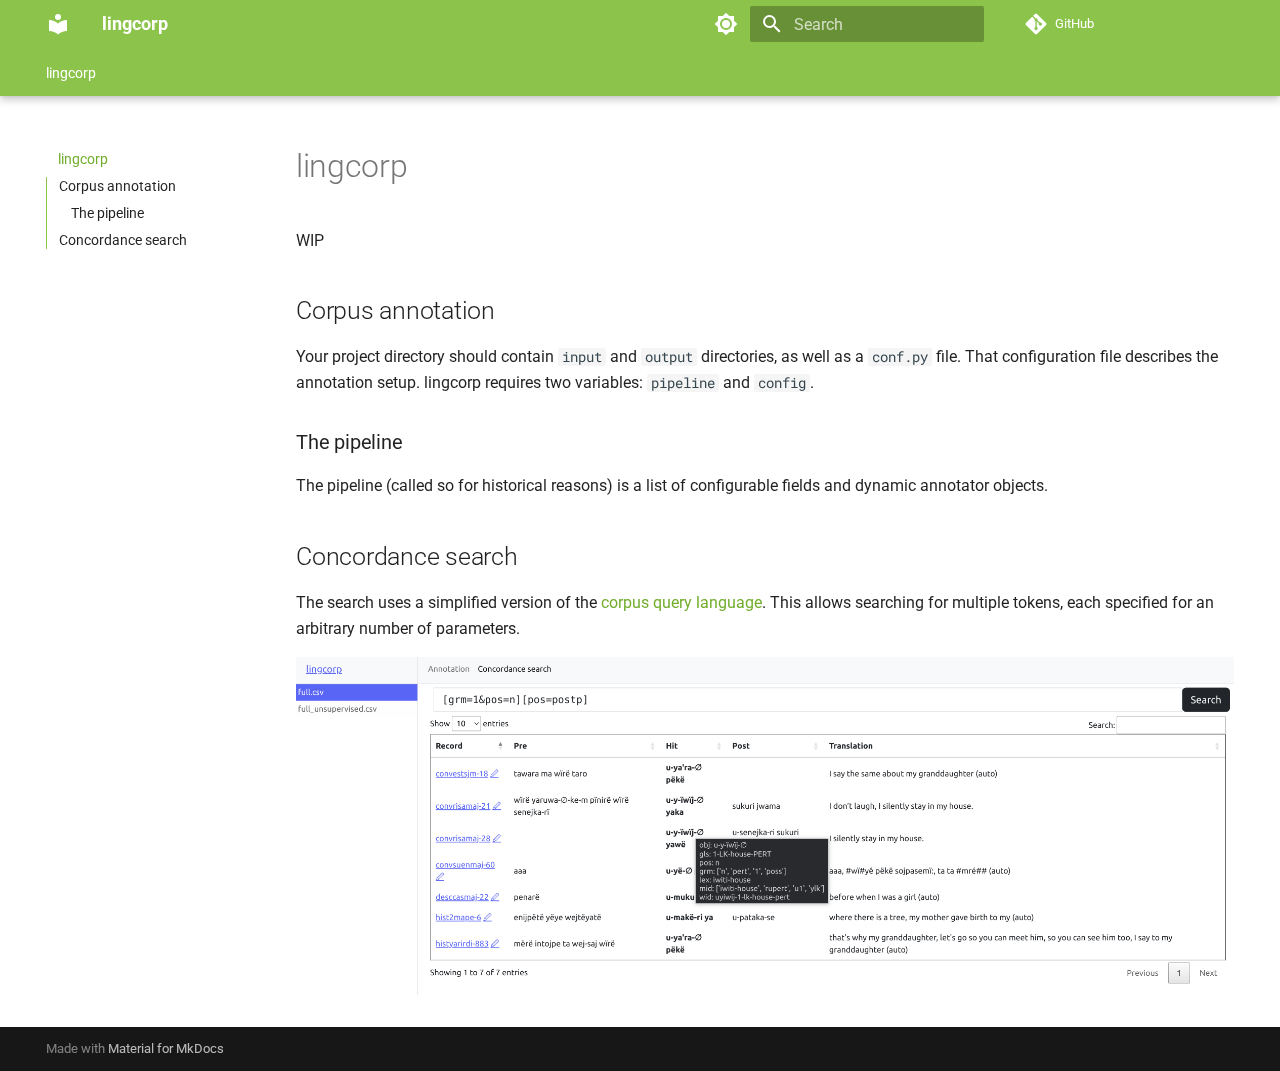
==== commit 75151e10: "Deployed 1a9d8be with MkDocs version: 1.5.3" ====
--- a/index.html
+++ b/index.html
@@ -61,7 +61,7 @@
     
     
     
-    <body dir="ltr" data-md-color-scheme="default" data-md-color-primary="custom" data-md-color-accent="custom">
+    <body dir="ltr" data-md-color-scheme="default" data-md-color-primary="light-green" data-md-color-accent="orange">
   
     
     
@@ -122,7 +122,7 @@
     
     
     
-    <input class="md-option" data-md-color-media="" data-md-color-scheme="default" data-md-color-primary="custom" data-md-color-accent="custom"  aria-label="Switch to dark mode"  type="radio" name="__palette" id="__palette_1">
+    <input class="md-option" data-md-color-media="" data-md-color-scheme="default" data-md-color-primary="light-green" data-md-color-accent="orange"  aria-label="Switch to dark mode"  type="radio" name="__palette" id="__palette_1">
     
       <label class="md-header__button md-icon" title="Switch to dark mode" for="__palette_2" hidden>
         <svg xmlns="http://www.w3.org/2000/svg" viewBox="0 0 24 24"><path d="M12 8a4 4 0 0 0-4 4 4 4 0 0 0 4 4 4 4 0 0 0 4-4 4 4 0 0 0-4-4m0 10a6 6 0 0 1-6-6 6 6 0 0 1 6-6 6 6 0 0 1 6 6 6 6 0 0 1-6 6m8-9.31V4h-4.69L12 .69 8.69 4H4v4.69L.69 12 4 15.31V20h4.69L12 23.31 15.31 20H20v-4.69L23.31 12 20 8.69Z"/></svg>
@@ -132,7 +132,7 @@
     
     
     
-    <input class="md-option" data-md-color-media="" data-md-color-scheme="slate" data-md-color-primary="custom" data-md-color-accent="custom"  aria-label="Switch to light mode"  type="radio" name="__palette" id="__palette_2">
+    <input class="md-option" data-md-color-media="" data-md-color-scheme="slate" data-md-color-primary="cyan" data-md-color-accent="orange"  aria-label="Switch to light mode"  type="radio" name="__palette" id="__palette_2">
     
       <label class="md-header__button md-icon" title="Switch to light mode" for="__palette_1" hidden>
         <svg xmlns="http://www.w3.org/2000/svg" viewBox="0 0 24 24"><path d="M12 18c-.89 0-1.74-.2-2.5-.55C11.56 16.5 13 14.42 13 12c0-2.42-1.44-4.5-3.5-5.45C10.26 6.2 11.11 6 12 6a6 6 0 0 1 6 6 6 6 0 0 1-6 6m8-9.31V4h-4.69L12 .69 8.69 4H4v4.69L.69 12 4 15.31V20h4.69L12 23.31 15.31 20H20v-4.69L23.31 12 20 8.69Z"/></svg>
@@ -379,7 +379,7 @@
 
 
 <h1 id="lingcorp">lingcorp</h1>
-<p>Coming soon.</p>
+<p>WIP</p>
 <h2 id="corpus-annotation">Corpus annotation</h2>
 <p>Your project directory should contain <code>input</code> and <code>output</code> directories, as well as a <code>conf.py</code> file.
 That configuration file describes the annotation setup.
@@ -387,6 +387,9 @@
 <h3 id="the-pipeline">The pipeline</h3>
 <p>The pipeline (called so for historical reasons) is a list of configurable fields and dynamic annotator objects.</p>
 <h2 id="concordance-search">Concordance search</h2>
+<p>The search uses a simplified version of the <a href="https://www.sketchengine.eu/documentation/corpus-querying/">corpus query language</a>.
+This allows searching for multiple tokens, each specified for an arbitrary number of parameters.</p>
+<p><img alt="Concordance search view" src="assets/concordance.png" /></p>
 
 
 
